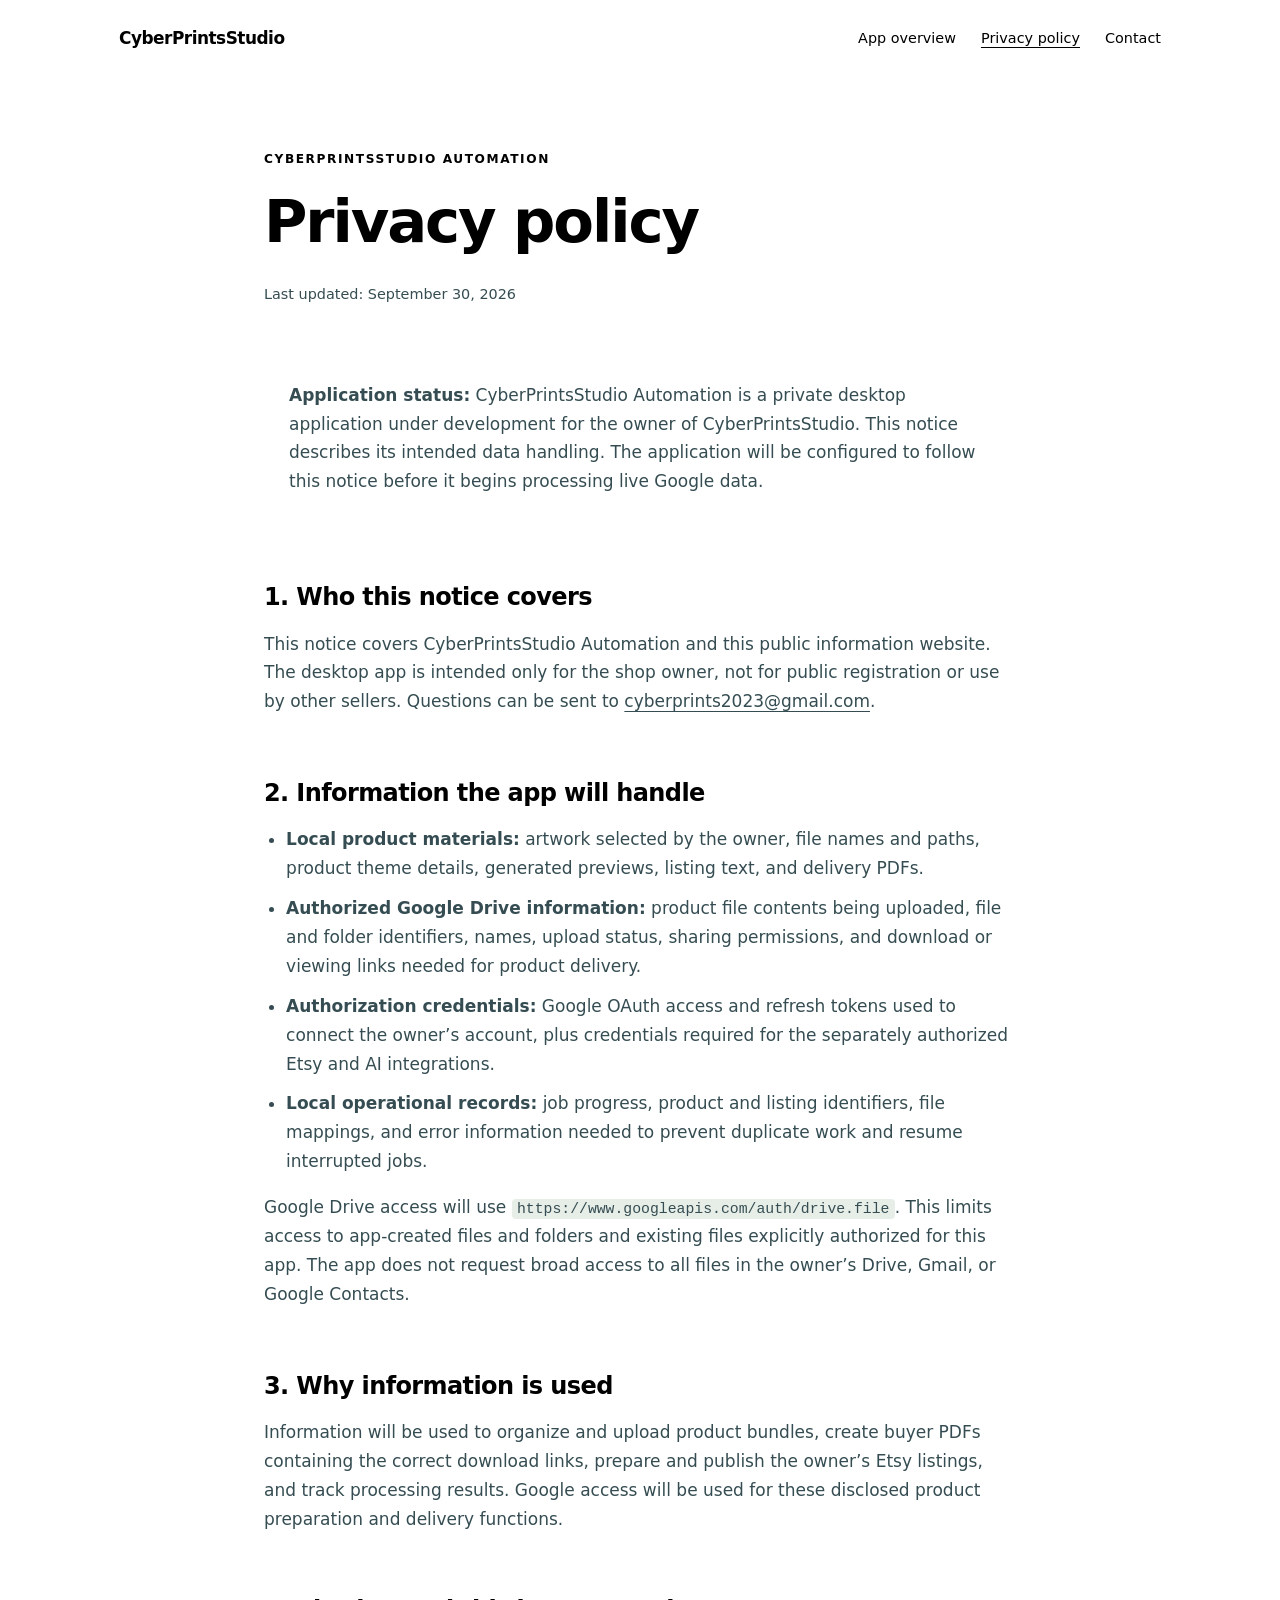
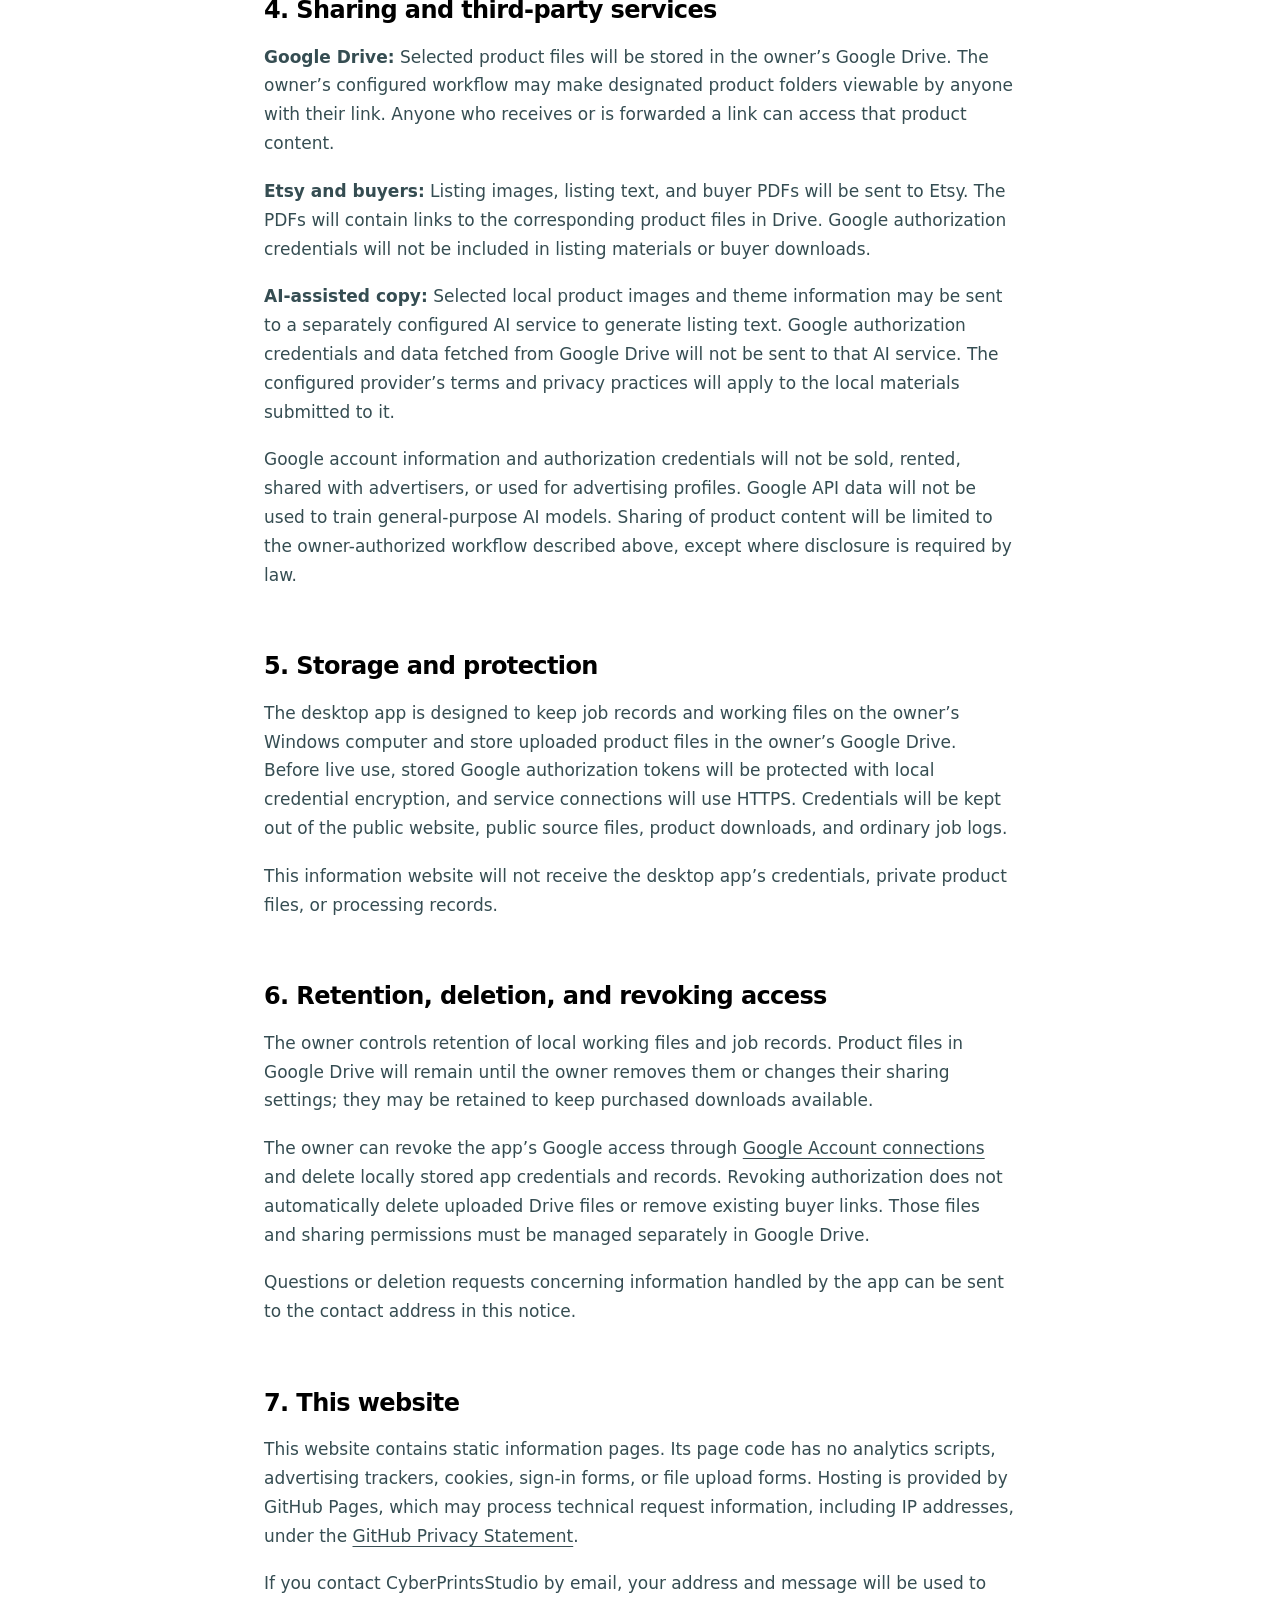
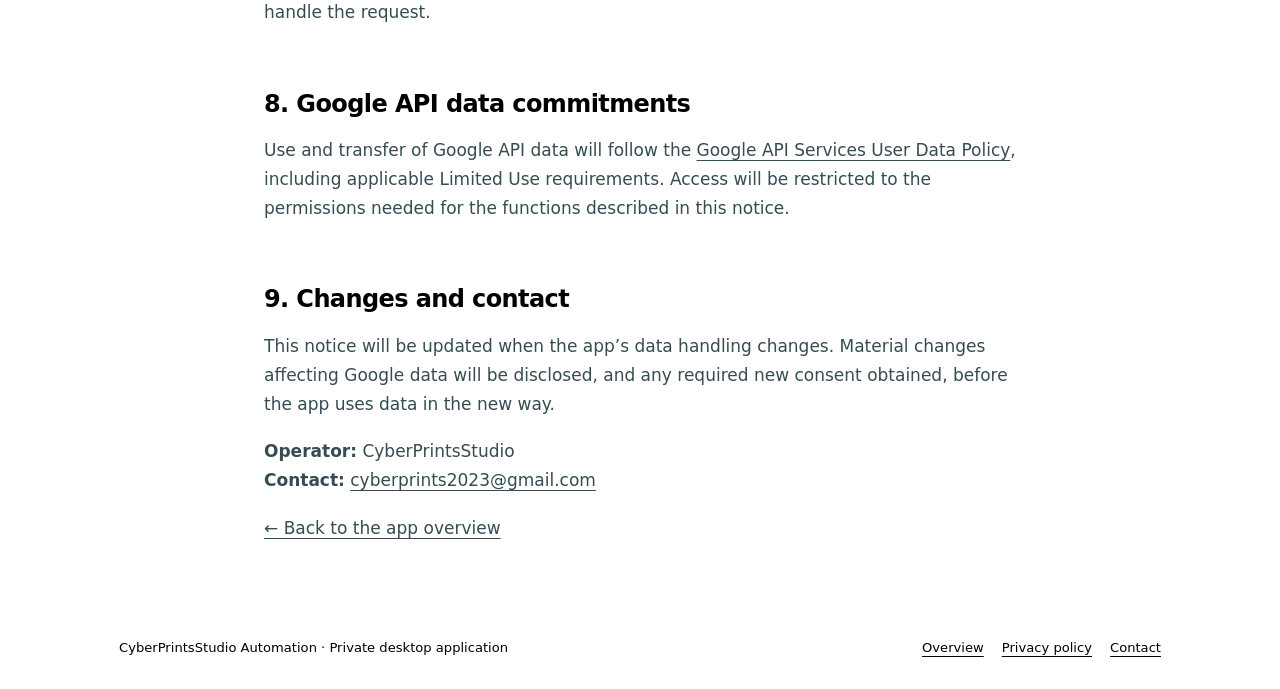
==== privacy.html @ 618d222b "Add files via upload" ====
<!doctype html>
<html lang="en">
<head>
  <meta charset="utf-8">
  <meta name="viewport" content="width=device-width, initial-scale=1">
  <meta name="description" content="Privacy and intended data handling for the private CyberPrintsStudio Automation desktop application and its information website.">
  <meta name="theme-color" content="#185d50">
  <title>Privacy Policy | CyberPrintsStudio Automation</title>
  <style>+:root{color-scheme:light;--paper:#faf9f5;--ink:#172b30;--muted:#52666b;--line:#d9e1dc;--accent:#185d50;--tint:#edf4ef;--gold:#ad7733}
*{box-sizing:border-box}html{scroll-behavior:smooth}body{margin:0;background:var(--paper);color:var(--ink);font:17px/1.7 system-ui,-apple-system,BlinkMacSystemFont,"Segoe UI",sans-serif}a{color:var(--accent);text-underline-offset:4px}a:hover{text-decoration-thickness:2px}a:focus-visible{outline:3px solid var(--gold);outline-offset:5px}p{margin:0 0 1.1em}h1,h2,h3{line-height:1.18;letter-spacing:-.035em}h1{font-size:clamp(2.3rem,5.3vw,4.3rem);font-weight:650;margin:18px 0 25px;max-width:950px}h2{font-size:clamp(1.6rem,3.4vw,2.2rem);margin:0 0 22px}h3{font-size:1.19rem;margin:0 0 12px}ul,ol{padding-left:1.3em}li{margin-bottom:.65em}code{font-size:.87em;background:#e7eee8;padding:.12em .35em;border-radius:4px;overflow-wrap:anywhere}.wrap{max-width:1110px;margin:0 auto;padding:0 34px}.skip{position:absolute;top:-90px;left:16px;background:#fff;padding:10px 18px;z-index:10}.skip:focus{top:12px}header{border-bottom:1px solid var(--line)}.header-inner{display:flex;align-items:center;justify-content:space-between;gap:25px;padding-top:24px;padding-bottom:24px}.brand{color:var(--ink);font-size:1.06rem;font-weight:750;letter-spacing:-.03em;text-decoration:none;white-space:nowrap}.brand span{color:var(--accent)}nav{display:flex;gap:25px;flex-wrap:wrap}nav a{font-size:.9rem;text-decoration:none}nav a[aria-current=page]{text-decoration:underline}.hero{padding:72px 0 54px}.eyebrow{color:var(--accent);font-size:.76rem;font-weight:750;letter-spacing:.13em;text-transform:uppercase}.lead{font-size:clamp(1.15rem,2.3vw,1.4rem);line-height:1.55;color:var(--muted);max-width:810px}.status{display:inline-block;border:1px solid #c9dacf;border-radius:30px;background:var(--tint);padding:6px 14px;font-size:.79rem;color:var(--accent);margin:8px 0 0}.section{padding:43px 0;border-top:1px solid var(--line)}.cards{display:grid;grid-template-columns:repeat(3,minmax(0,1fr));gap:18px}.card{padding:26px;border:1px solid var(--line);border-radius:12px;background:#fff}.number{display:block;color:var(--gold);font-size:.82rem;font-weight:800;letter-spacing:.08em;margin-bottom:28px}.card p{color:var(--muted);font-size:.94rem;margin:0}.columns{display:grid;grid-template-columns:1.5fr 1fr;gap:46px}.callout{background:var(--tint);padding:26px;border-radius:12px;align-self:start}.callout p:last-child{margin-bottom:0}.small{font-size:.9rem;color:var(--muted)}.button{display:inline-block;padding:11px 19px;border-radius:7px;background:var(--accent);color:#fff;text-decoration:none;font-weight:600;font-size:.94rem}.contact a{overflow-wrap:anywhere}.document{max-width:820px;padding-bottom:38px}.document .hero{padding-bottom:36px}.document h1{font-size:clamp(2.5rem,5vw,3.7rem)}.document section{padding:30px 0 14px;border-top:1px solid var(--line)}.document h2{font-size:1.5rem;letter-spacing:-.025em;margin-bottom:18px}.document p,.document li{color:#354d52}.document .notice{padding:22px 25px;background:var(--tint);border-left:3px solid var(--accent);border-radius:0 9px 9px 0;margin:0 0 35px}.document .notice p{margin:0}.footer-inner{display:flex;justify-content:space-between;gap:20px;flex-wrap:wrap;padding-top:24px;padding-bottom:30px;font-size:.82rem;color:var(--muted)}footer{border-top:1px solid var(--line)}footer a{margin-left:15px}.footlinks{display:flex;gap:18px;flex-wrap:wrap}.footlinks a{margin:0}@media(max-width:720px){.wrap{padding-left:22px;padding-right:22px}.header-inner{align-items:flex-start;flex-direction:column;gap:12px;padding-top:19px;padding-bottom:19px}nav{gap:22px}.hero{padding-top:44px;padding-bottom:35px}.cards,.columns{grid-template-columns:1fr}.columns{gap:25px}.number{margin-bottom:16px}.section{padding:33px 0}.card{padding:22px}.footer-inner{gap:12px}}@media(prefers-reduced-motion:reduce){html{scroll-behavior:auto}}@media print{body{background:white;font-size:11pt}.wrap{max-width:none;padding:0}header,footer,.skip,.button{display:none}.hero{padding:12px 0 20px}h1{font-size:28pt}.cards,.columns{display:block}.card,.callout{margin:15px 0;break-inside:avoid}.section,.document section{padding-top:18px}.document{max-width:none}a{color:inherit}}
</style>
</head>
<body>
<a class="skip" href="#main">Skip to content</a>
<header><div class="wrap header-inner">
  <a class="brand" href="index.html">CyberPrints<span>Studio</span></a>
  <nav aria-label="Main navigation">
    <a href="index.html">App overview</a>
    <a href="privacy.html" aria-current="page">Privacy policy</a>
    <a href="index.html#contact">Contact</a>
  </nav>
</div></header>
<main id="main" class="wrap document">
  <div class="hero"><div class="eyebrow">CyberPrintsStudio Automation</div><h1>Privacy policy</h1><p class="small">Last updated: September 30, 2026</p></div>
  <div class="notice"><p><strong>Application status:</strong> CyberPrintsStudio Automation is a private desktop application under development for the owner of CyberPrintsStudio. This notice describes its intended data handling. The application will be configured to follow this notice before it begins processing live Google data.</p></div>
  <section aria-labelledby="scope"><h2 id="scope">1. Who this notice covers</h2><p>This notice covers CyberPrintsStudio Automation and this public information website. The desktop app is intended only for the shop owner, not for public registration or use by other sellers. Questions can be sent to <a href="mailto:cyberprints2023@gmail.com">cyberprints2023@gmail.com</a>.</p></section>
  <section aria-labelledby="data"><h2 id="data">2. Information the app will handle</h2>
    <ul><li><strong>Local product materials:</strong> artwork selected by the owner, file names and paths, product theme details, generated previews, listing text, and delivery PDFs.</li><li><strong>Authorized Google Drive information:</strong> product file contents being uploaded, file and folder identifiers, names, upload status, sharing permissions, and download or viewing links needed for product delivery.</li><li><strong>Authorization credentials:</strong> Google OAuth access and refresh tokens used to connect the owner’s account, plus credentials required for the separately authorized Etsy and AI integrations.</li><li><strong>Local operational records:</strong> job progress, product and listing identifiers, file mappings, and error information needed to prevent duplicate work and resume interrupted jobs.</li></ul>
    <p>Google Drive access will use <code>https://www.googleapis.com/auth/drive.file</code>. This limits access to app-created files and folders and existing files explicitly authorized for this app. The app does not request broad access to all files in the owner’s Drive, Gmail, or Google Contacts.</p>
  </section>
  <section aria-labelledby="purpose"><h2 id="purpose">3. Why information is used</h2><p>Information will be used to organize and upload product bundles, create buyer PDFs containing the correct download links, prepare and publish the owner’s Etsy listings, and track processing results. Google access will be used for these disclosed product preparation and delivery functions.</p></section>
  <section aria-labelledby="sharing"><h2 id="sharing">4. Sharing and third-party services</h2>
    <p><strong>Google Drive:</strong> Selected product files will be stored in the owner’s Google Drive. The owner’s configured workflow may make designated product folders viewable by anyone with their link. Anyone who receives or is forwarded a link can access that product content.</p>
    <p><strong>Etsy and buyers:</strong> Listing images, listing text, and buyer PDFs will be sent to Etsy. The PDFs will contain links to the corresponding product files in Drive. Google authorization credentials will not be included in listing materials or buyer downloads.</p>
    <p><strong>AI-assisted copy:</strong> Selected local product images and theme information may be sent to a separately configured AI service to generate listing text. Google authorization credentials and data fetched from Google Drive will not be sent to that AI service. The configured provider’s terms and privacy practices will apply to the local materials submitted to it.</p>
    <p>Google account information and authorization credentials will not be sold, rented, shared with advertisers, or used for advertising profiles. Google API data will not be used to train general-purpose AI models. Sharing of product content will be limited to the owner-authorized workflow described above, except where disclosure is required by law.</p>
  </section>
  <section aria-labelledby="storage"><h2 id="storage">5. Storage and protection</h2><p>The desktop app is designed to keep job records and working files on the owner’s Windows computer and store uploaded product files in the owner’s Google Drive. Before live use, stored Google authorization tokens will be protected with local credential encryption, and service connections will use HTTPS. Credentials will be kept out of the public website, public source files, product downloads, and ordinary job logs.</p><p>This information website will not receive the desktop app’s credentials, private product files, or processing records.</p></section>
  <section aria-labelledby="retention"><h2 id="retention">6. Retention, deletion, and revoking access</h2><p>The owner controls retention of local working files and job records. Product files in Google Drive will remain until the owner removes them or changes their sharing settings; they may be retained to keep purchased downloads available.</p><p>The owner can revoke the app’s Google access through <a href="https://myaccount.google.com/connections">Google Account connections</a> and delete locally stored app credentials and records. Revoking authorization does not automatically delete uploaded Drive files or remove existing buyer links. Those files and sharing permissions must be managed separately in Google Drive.</p><p>Questions or deletion requests concerning information handled by the app can be sent to the contact address in this notice.</p></section>
  <section aria-labelledby="website"><h2 id="website">7. This website</h2><p>This website contains static information pages. Its page code has no analytics scripts, advertising trackers, cookies, sign-in forms, or file upload forms. Hosting is provided by GitHub Pages, which may process technical request information, including IP addresses, under the <a href="https://docs.github.com/en/site-policy/privacy-policies/github-general-privacy-statement">GitHub Privacy Statement</a>.</p><p>If you contact CyberPrintsStudio by email, your address and message will be used to handle the request.</p></section>
  <section aria-labelledby="google-policy"><h2 id="google-policy">8. Google API data commitments</h2><p>Use and transfer of Google API data will follow the <a href="https://developers.google.com/terms/api-services-user-data-policy">Google API Services User Data Policy</a>, including applicable Limited Use requirements. Access will be restricted to the permissions needed for the functions described in this notice.</p></section>
  <section aria-labelledby="updates"><h2 id="updates">9. Changes and contact</h2><p>This notice will be updated when the app’s data handling changes. Material changes affecting Google data will be disclosed, and any required new consent obtained, before the app uses data in the new way.</p><p><strong>Operator:</strong> CyberPrintsStudio<br><strong>Contact:</strong> <a href="mailto:cyberprints2023@gmail.com">cyberprints2023@gmail.com</a></p><p><a href="index.html">← Back to the app overview</a></p></section>
</main>
<footer><div class="wrap footer-inner">
  <span>CyberPrintsStudio Automation · Private desktop application</span>
  <div class="footlinks"><a href="index.html">Overview</a><a href="privacy.html">Privacy policy</a><a href="mailto:cyberprints2023@gmail.com">Contact</a></div>
</div></footer>
</body></html>
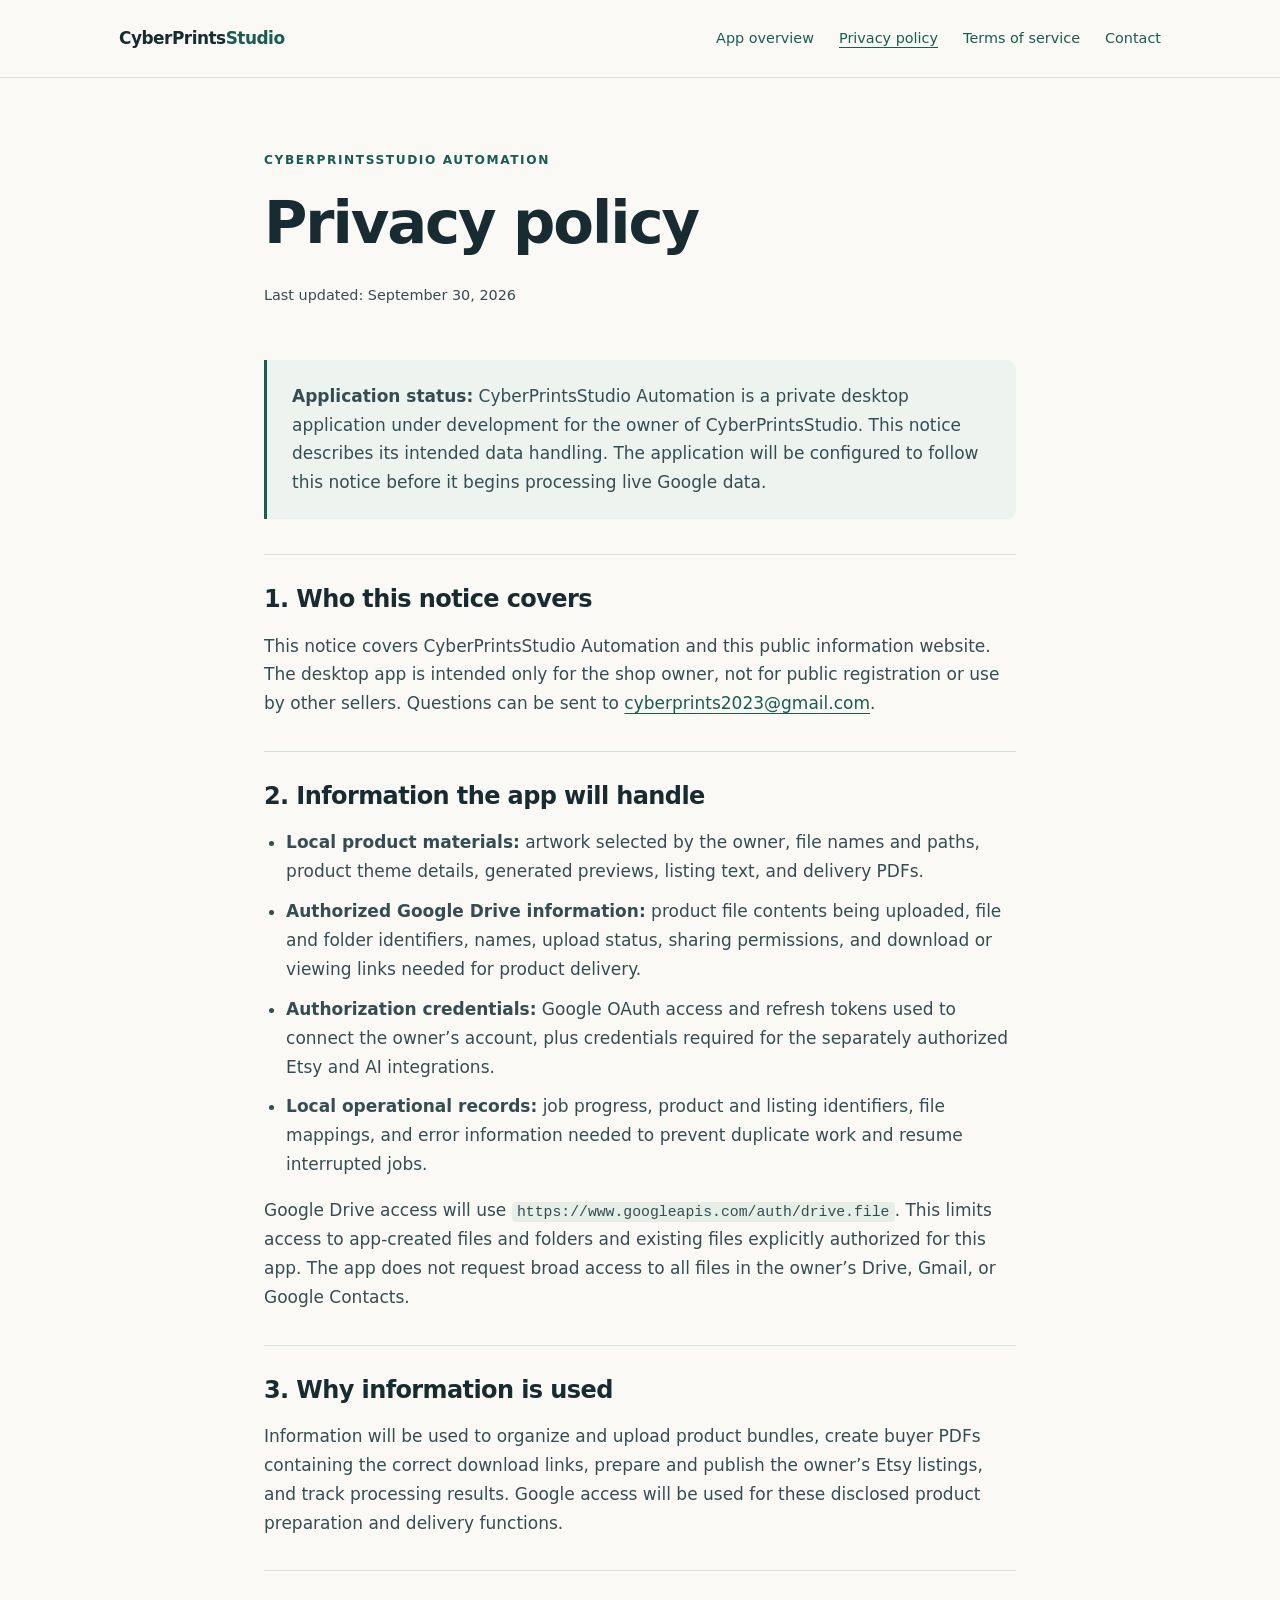
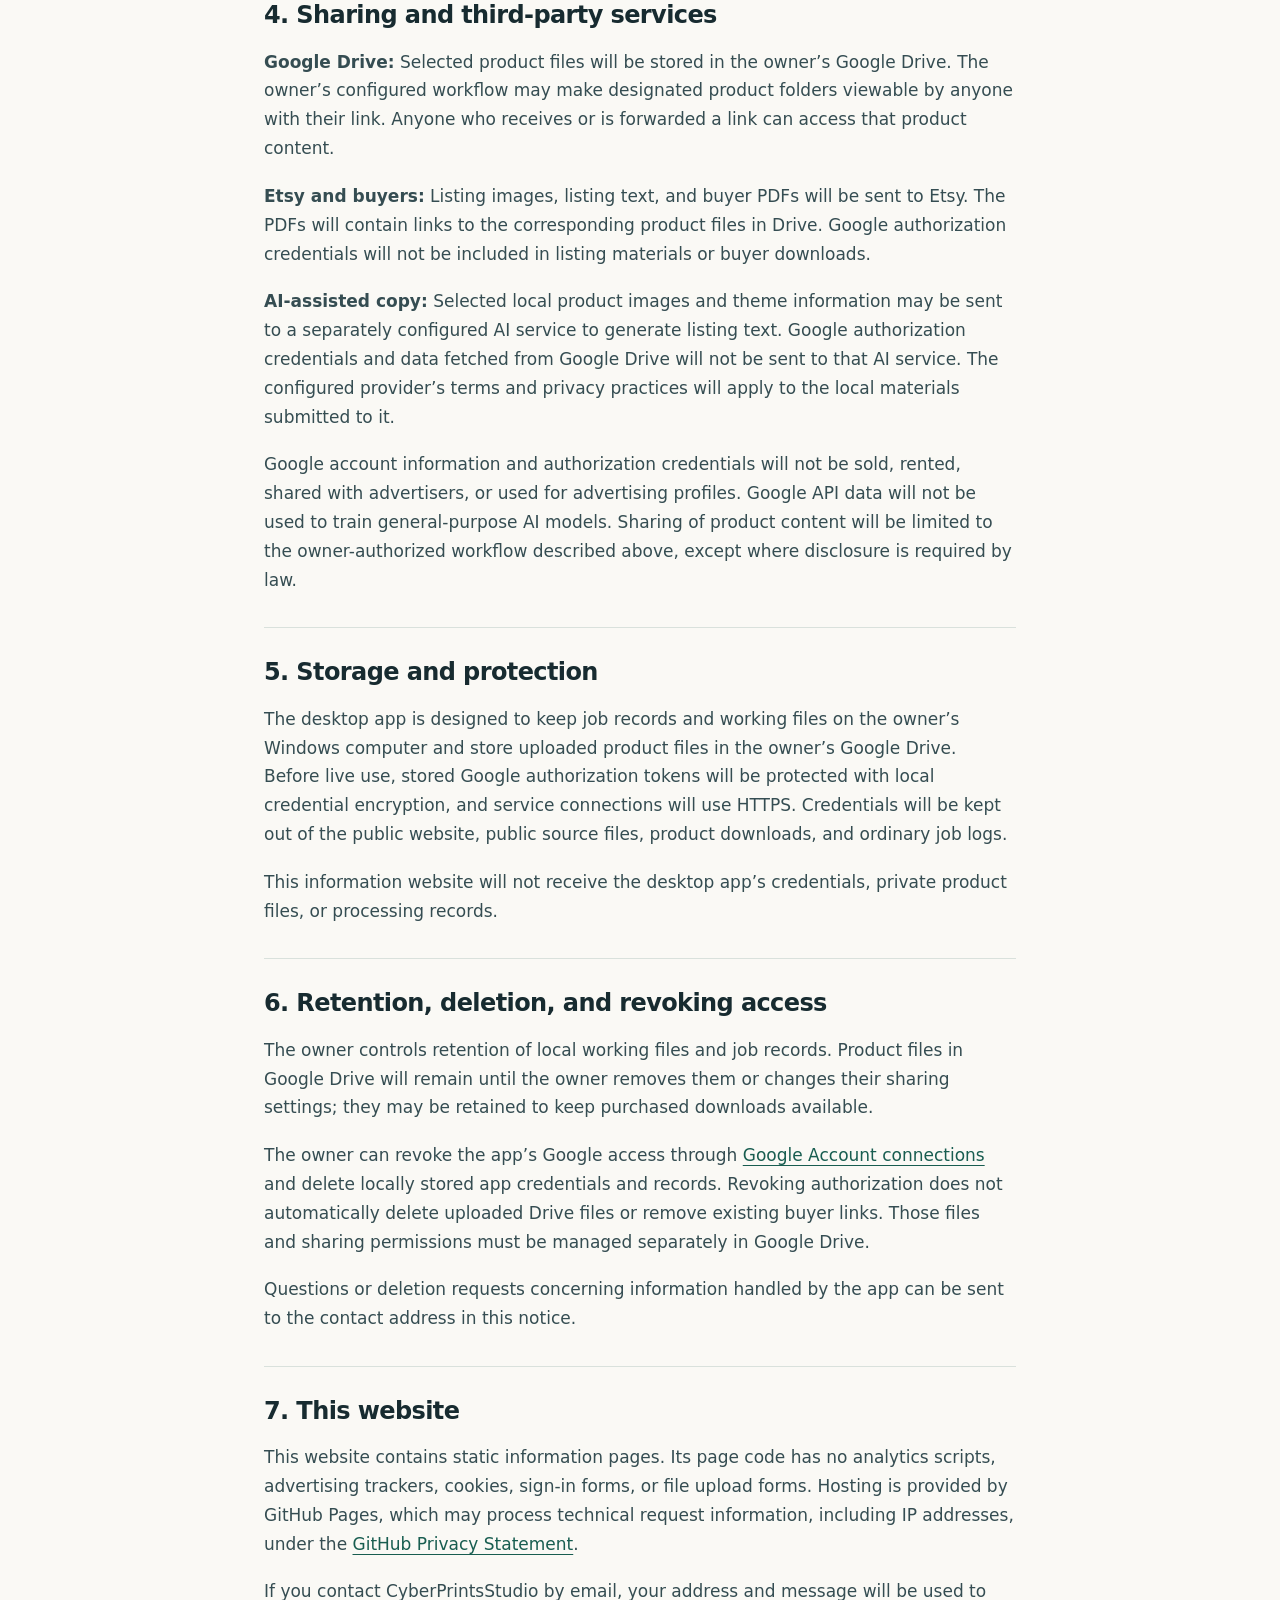
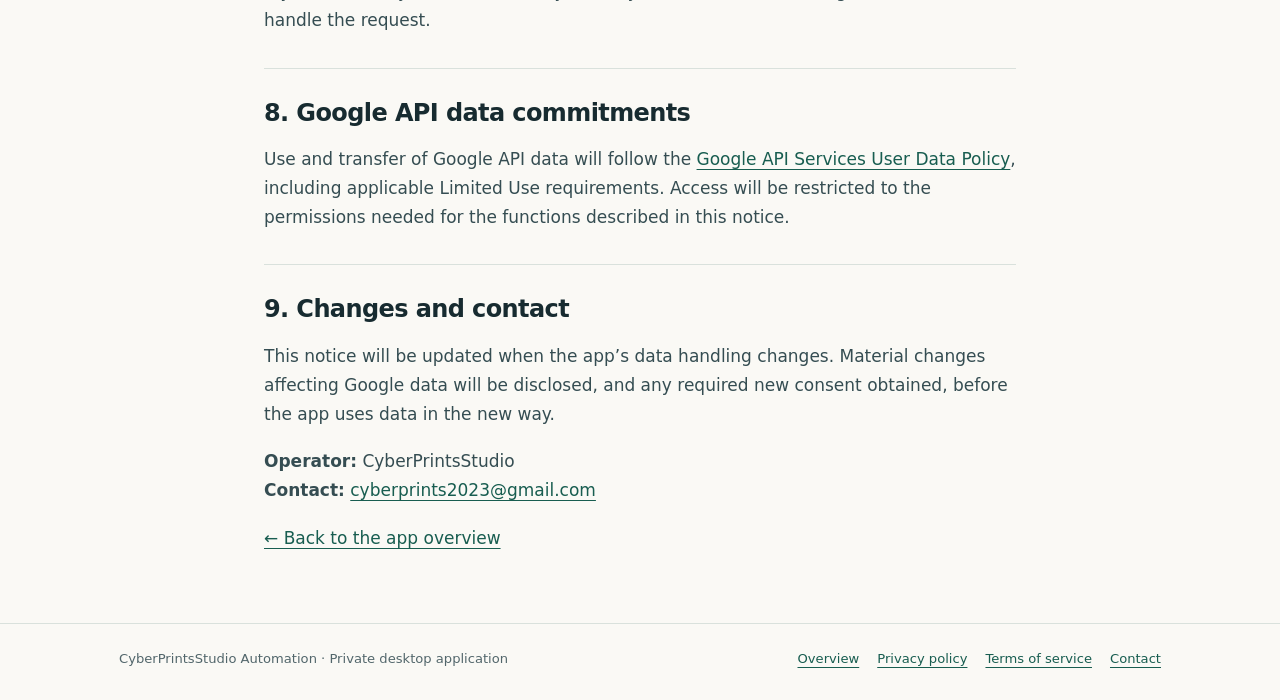
==== commit 26f14fa7: "Add files via upload" ====
--- a/privacy.html
+++ b/privacy.html
@@ -6,7 +6,7 @@
   <meta name="description" content="Privacy and intended data handling for the private CyberPrintsStudio Automation desktop application and its information website.">
   <meta name="theme-color" content="#185d50">
   <title>Privacy Policy | CyberPrintsStudio Automation</title>
-  <style>+:root{color-scheme:light;--paper:#faf9f5;--ink:#172b30;--muted:#52666b;--line:#d9e1dc;--accent:#185d50;--tint:#edf4ef;--gold:#ad7733}
+  <style>:root{color-scheme:light;--paper:#faf9f5;--ink:#172b30;--muted:#52666b;--line:#d9e1dc;--accent:#185d50;--tint:#edf4ef;--gold:#ad7733}
 *{box-sizing:border-box}html{scroll-behavior:smooth}body{margin:0;background:var(--paper);color:var(--ink);font:17px/1.7 system-ui,-apple-system,BlinkMacSystemFont,"Segoe UI",sans-serif}a{color:var(--accent);text-underline-offset:4px}a:hover{text-decoration-thickness:2px}a:focus-visible{outline:3px solid var(--gold);outline-offset:5px}p{margin:0 0 1.1em}h1,h2,h3{line-height:1.18;letter-spacing:-.035em}h1{font-size:clamp(2.3rem,5.3vw,4.3rem);font-weight:650;margin:18px 0 25px;max-width:950px}h2{font-size:clamp(1.6rem,3.4vw,2.2rem);margin:0 0 22px}h3{font-size:1.19rem;margin:0 0 12px}ul,ol{padding-left:1.3em}li{margin-bottom:.65em}code{font-size:.87em;background:#e7eee8;padding:.12em .35em;border-radius:4px;overflow-wrap:anywhere}.wrap{max-width:1110px;margin:0 auto;padding:0 34px}.skip{position:absolute;top:-90px;left:16px;background:#fff;padding:10px 18px;z-index:10}.skip:focus{top:12px}header{border-bottom:1px solid var(--line)}.header-inner{display:flex;align-items:center;justify-content:space-between;gap:25px;padding-top:24px;padding-bottom:24px}.brand{color:var(--ink);font-size:1.06rem;font-weight:750;letter-spacing:-.03em;text-decoration:none;white-space:nowrap}.brand span{color:var(--accent)}nav{display:flex;gap:25px;flex-wrap:wrap}nav a{font-size:.9rem;text-decoration:none}nav a[aria-current=page]{text-decoration:underline}.hero{padding:72px 0 54px}.eyebrow{color:var(--accent);font-size:.76rem;font-weight:750;letter-spacing:.13em;text-transform:uppercase}.lead{font-size:clamp(1.15rem,2.3vw,1.4rem);line-height:1.55;color:var(--muted);max-width:810px}.status{display:inline-block;border:1px solid #c9dacf;border-radius:30px;background:var(--tint);padding:6px 14px;font-size:.79rem;color:var(--accent);margin:8px 0 0}.section{padding:43px 0;border-top:1px solid var(--line)}.cards{display:grid;grid-template-columns:repeat(3,minmax(0,1fr));gap:18px}.card{padding:26px;border:1px solid var(--line);border-radius:12px;background:#fff}.number{display:block;color:var(--gold);font-size:.82rem;font-weight:800;letter-spacing:.08em;margin-bottom:28px}.card p{color:var(--muted);font-size:.94rem;margin:0}.columns{display:grid;grid-template-columns:1.5fr 1fr;gap:46px}.callout{background:var(--tint);padding:26px;border-radius:12px;align-self:start}.callout p:last-child{margin-bottom:0}.small{font-size:.9rem;color:var(--muted)}.button{display:inline-block;padding:11px 19px;border-radius:7px;background:var(--accent);color:#fff;text-decoration:none;font-weight:600;font-size:.94rem}.contact a{overflow-wrap:anywhere}.document{max-width:820px;padding-bottom:38px}.document .hero{padding-bottom:36px}.document h1{font-size:clamp(2.5rem,5vw,3.7rem)}.document section{padding:30px 0 14px;border-top:1px solid var(--line)}.document h2{font-size:1.5rem;letter-spacing:-.025em;margin-bottom:18px}.document p,.document li{color:#354d52}.document .notice{padding:22px 25px;background:var(--tint);border-left:3px solid var(--accent);border-radius:0 9px 9px 0;margin:0 0 35px}.document .notice p{margin:0}.footer-inner{display:flex;justify-content:space-between;gap:20px;flex-wrap:wrap;padding-top:24px;padding-bottom:30px;font-size:.82rem;color:var(--muted)}footer{border-top:1px solid var(--line)}footer a{margin-left:15px}.footlinks{display:flex;gap:18px;flex-wrap:wrap}.footlinks a{margin:0}@media(max-width:720px){.wrap{padding-left:22px;padding-right:22px}.header-inner{align-items:flex-start;flex-direction:column;gap:12px;padding-top:19px;padding-bottom:19px}nav{gap:22px}.hero{padding-top:44px;padding-bottom:35px}.cards,.columns{grid-template-columns:1fr}.columns{gap:25px}.number{margin-bottom:16px}.section{padding:33px 0}.card{padding:22px}.footer-inner{gap:12px}}@media(prefers-reduced-motion:reduce){html{scroll-behavior:auto}}@media print{body{background:white;font-size:11pt}.wrap{max-width:none;padding:0}header,footer,.skip,.button{display:none}.hero{padding:12px 0 20px}h1{font-size:28pt}.cards,.columns{display:block}.card,.callout{margin:15px 0;break-inside:avoid}.section,.document section{padding-top:18px}.document{max-width:none}a{color:inherit}}
 </style>
 </head>
@@ -17,6 +17,7 @@
   <nav aria-label="Main navigation">
     <a href="index.html">App overview</a>
     <a href="privacy.html" aria-current="page">Privacy policy</a>
+    <a href="terms.html">Terms of service</a>
     <a href="index.html#contact">Contact</a>
   </nav>
 </div></header>
@@ -43,6 +44,6 @@
 </main>
 <footer><div class="wrap footer-inner">
   <span>CyberPrintsStudio Automation · Private desktop application</span>
-  <div class="footlinks"><a href="index.html">Overview</a><a href="privacy.html">Privacy policy</a><a href="mailto:cyberprints2023@gmail.com">Contact</a></div>
+  <div class="footlinks"><a href="index.html">Overview</a><a href="privacy.html">Privacy policy</a><a href="terms.html">Terms of service</a><a href="mailto:cyberprints2023@gmail.com">Contact</a></div>
 </div></footer>
 </body></html>
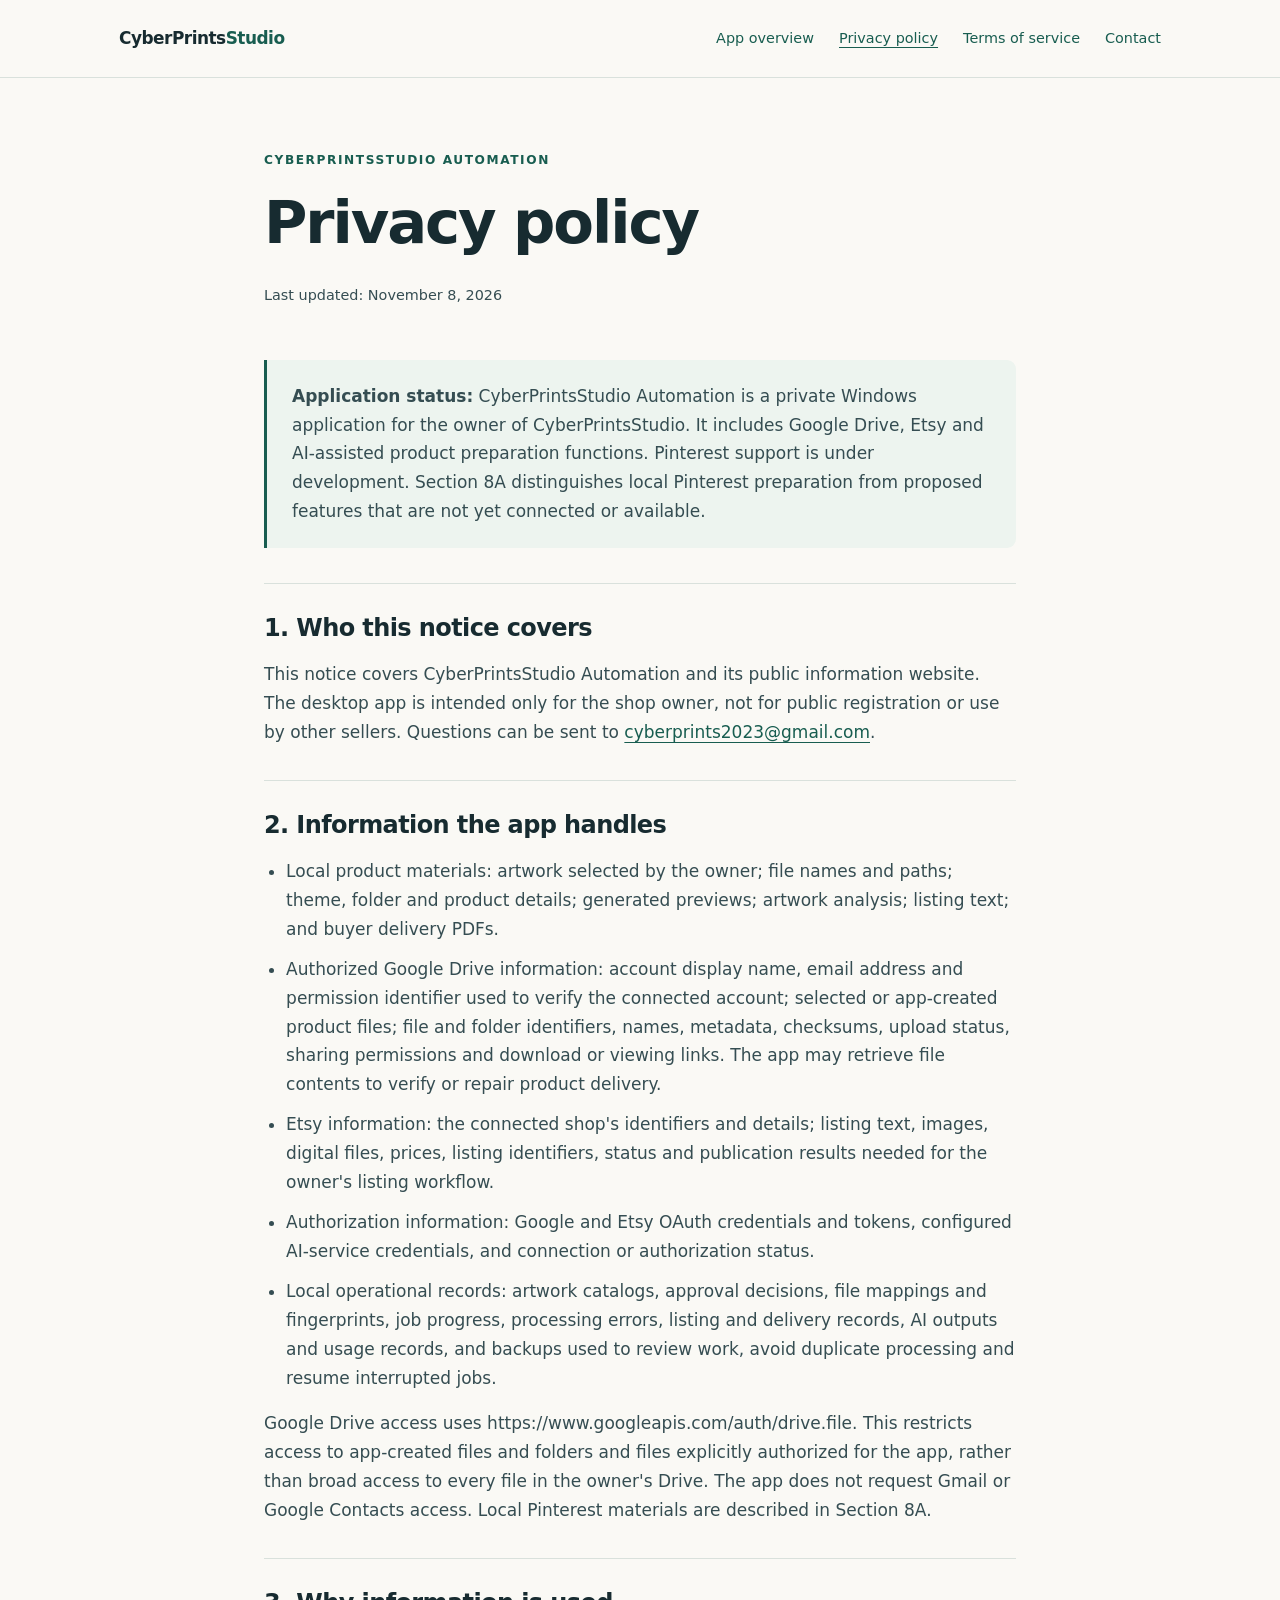
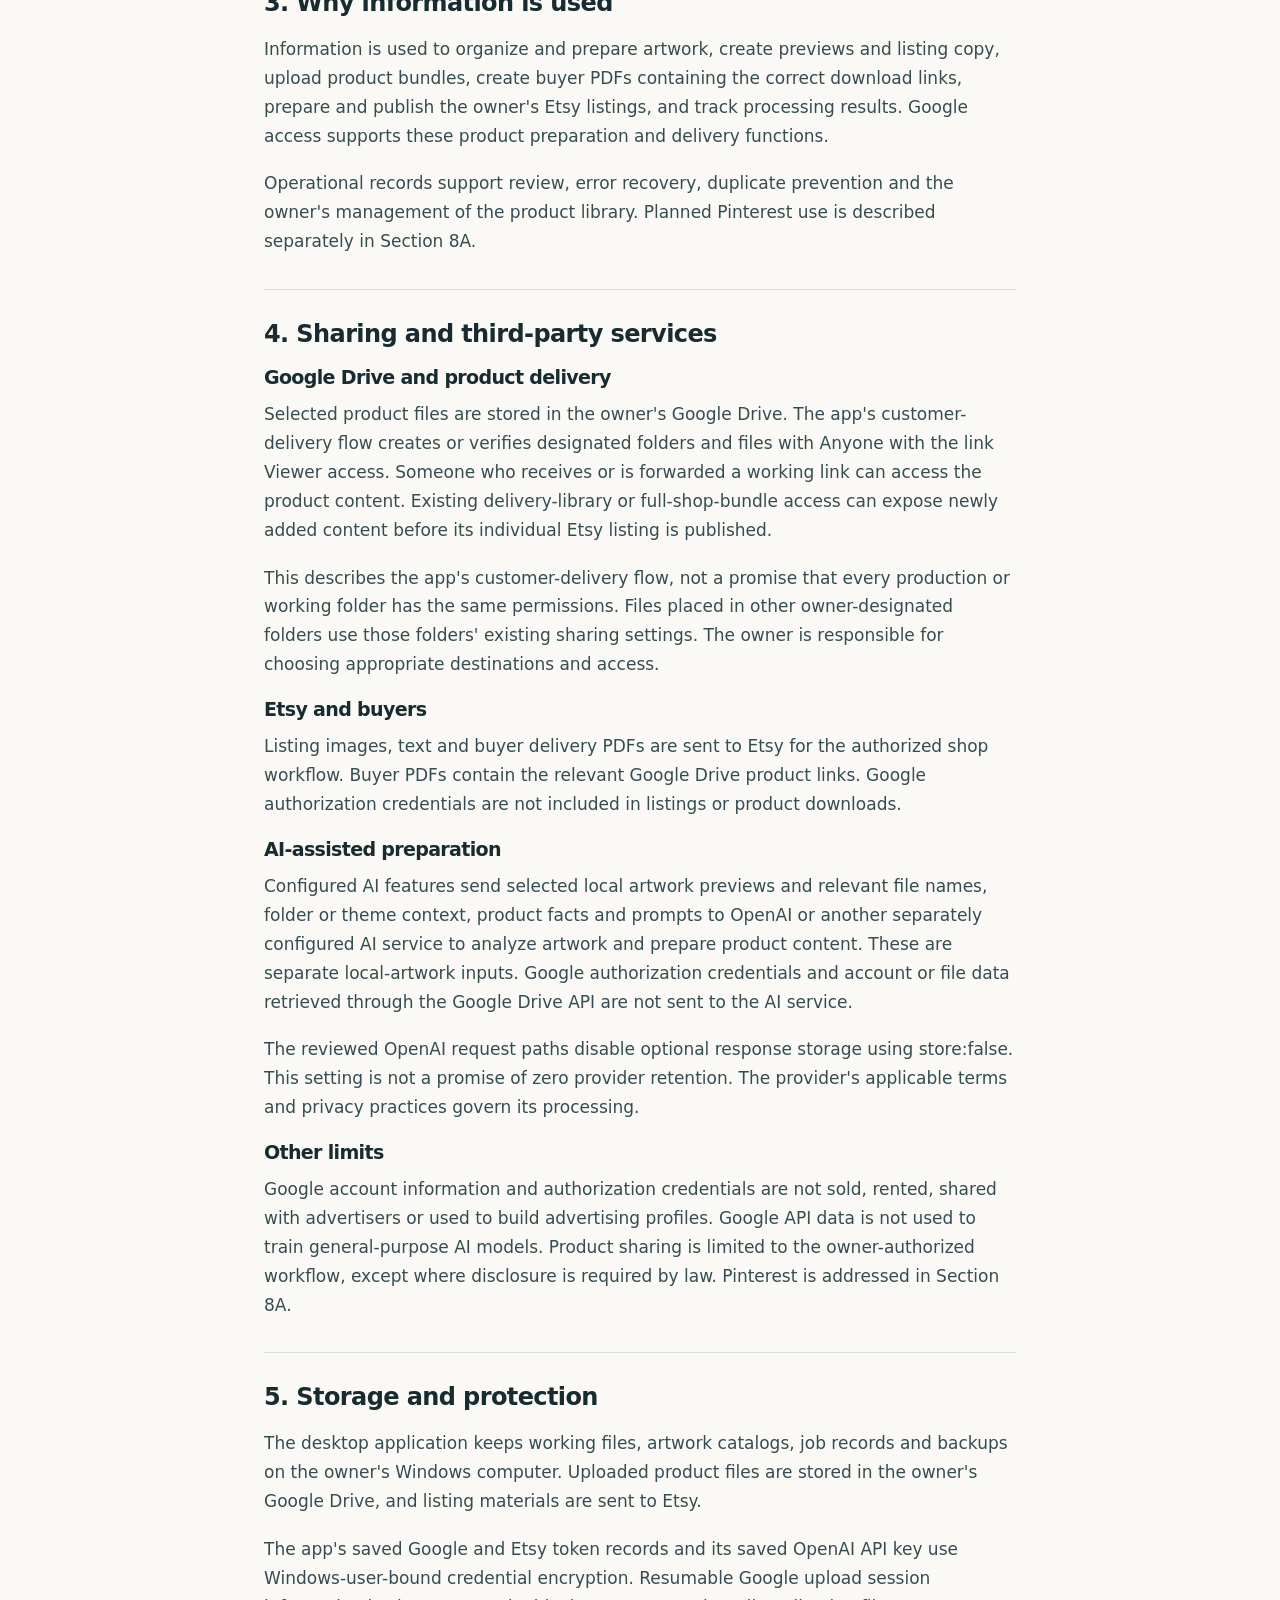
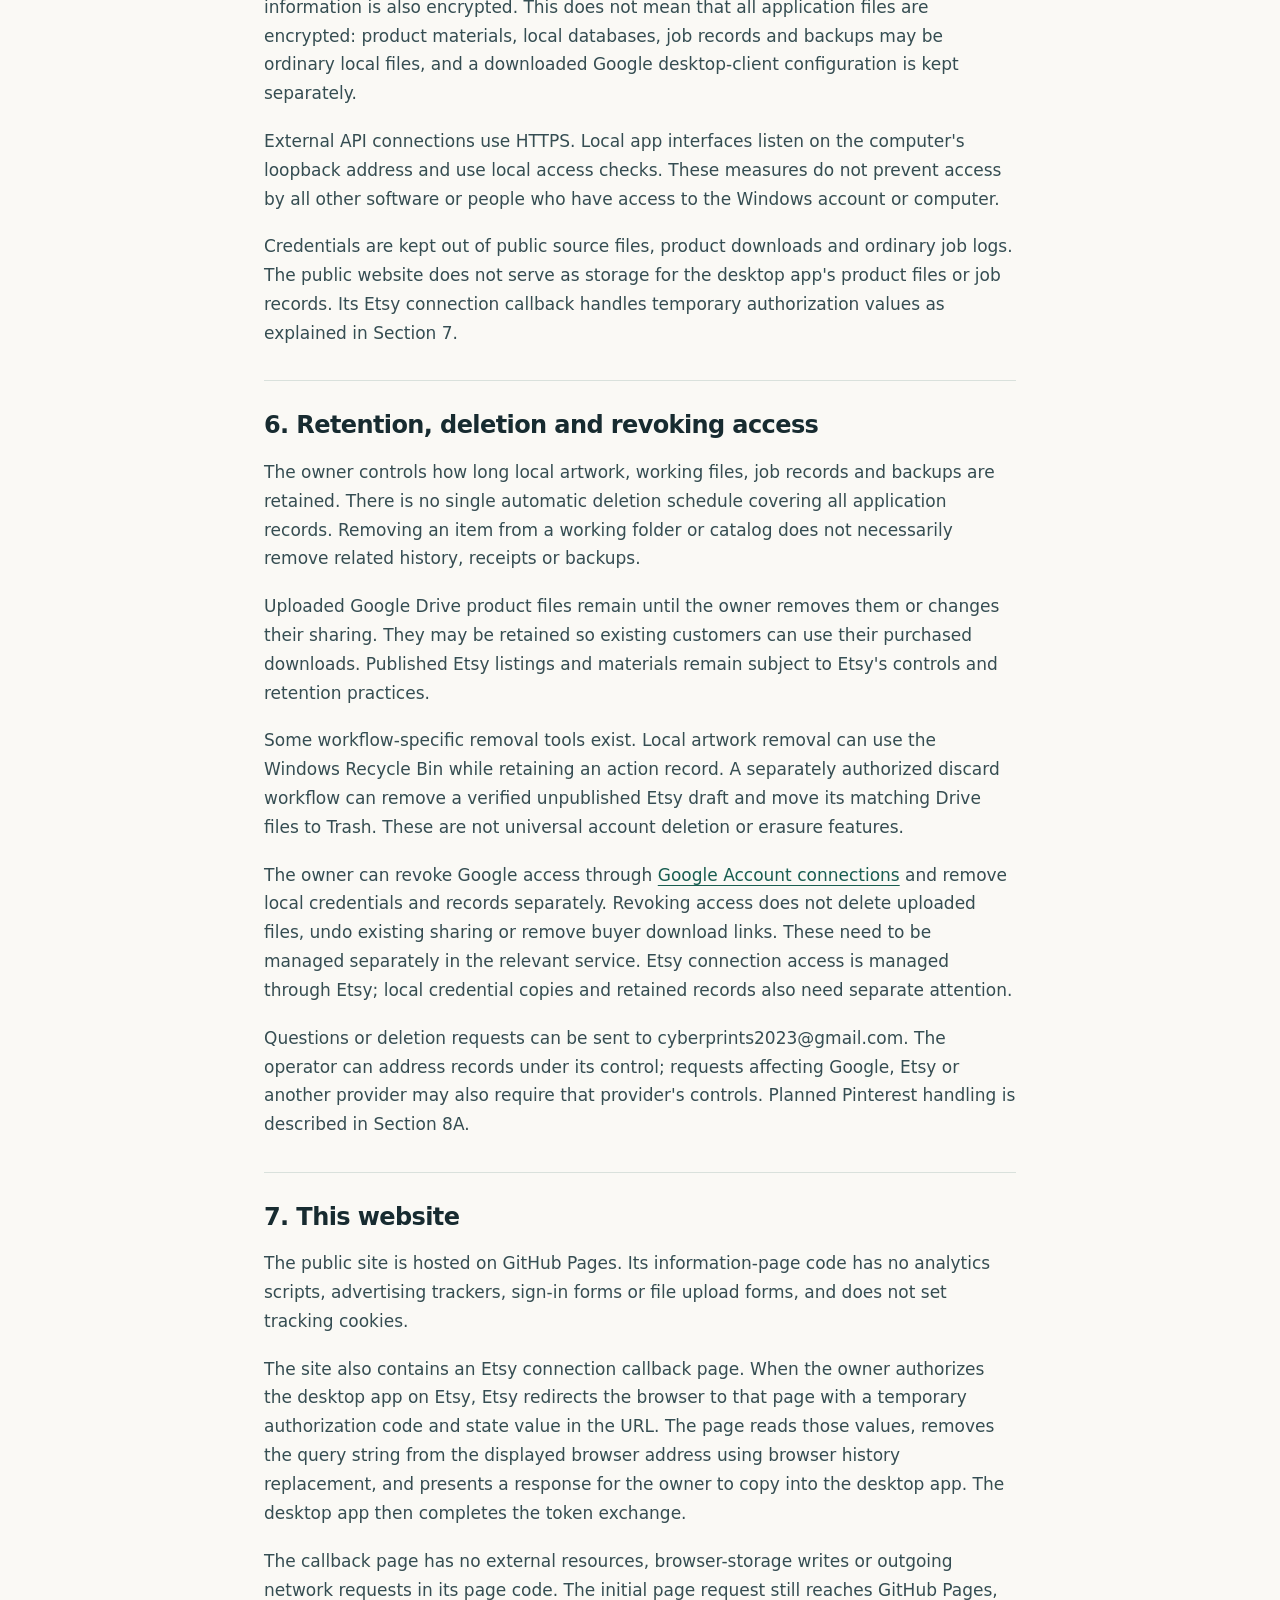
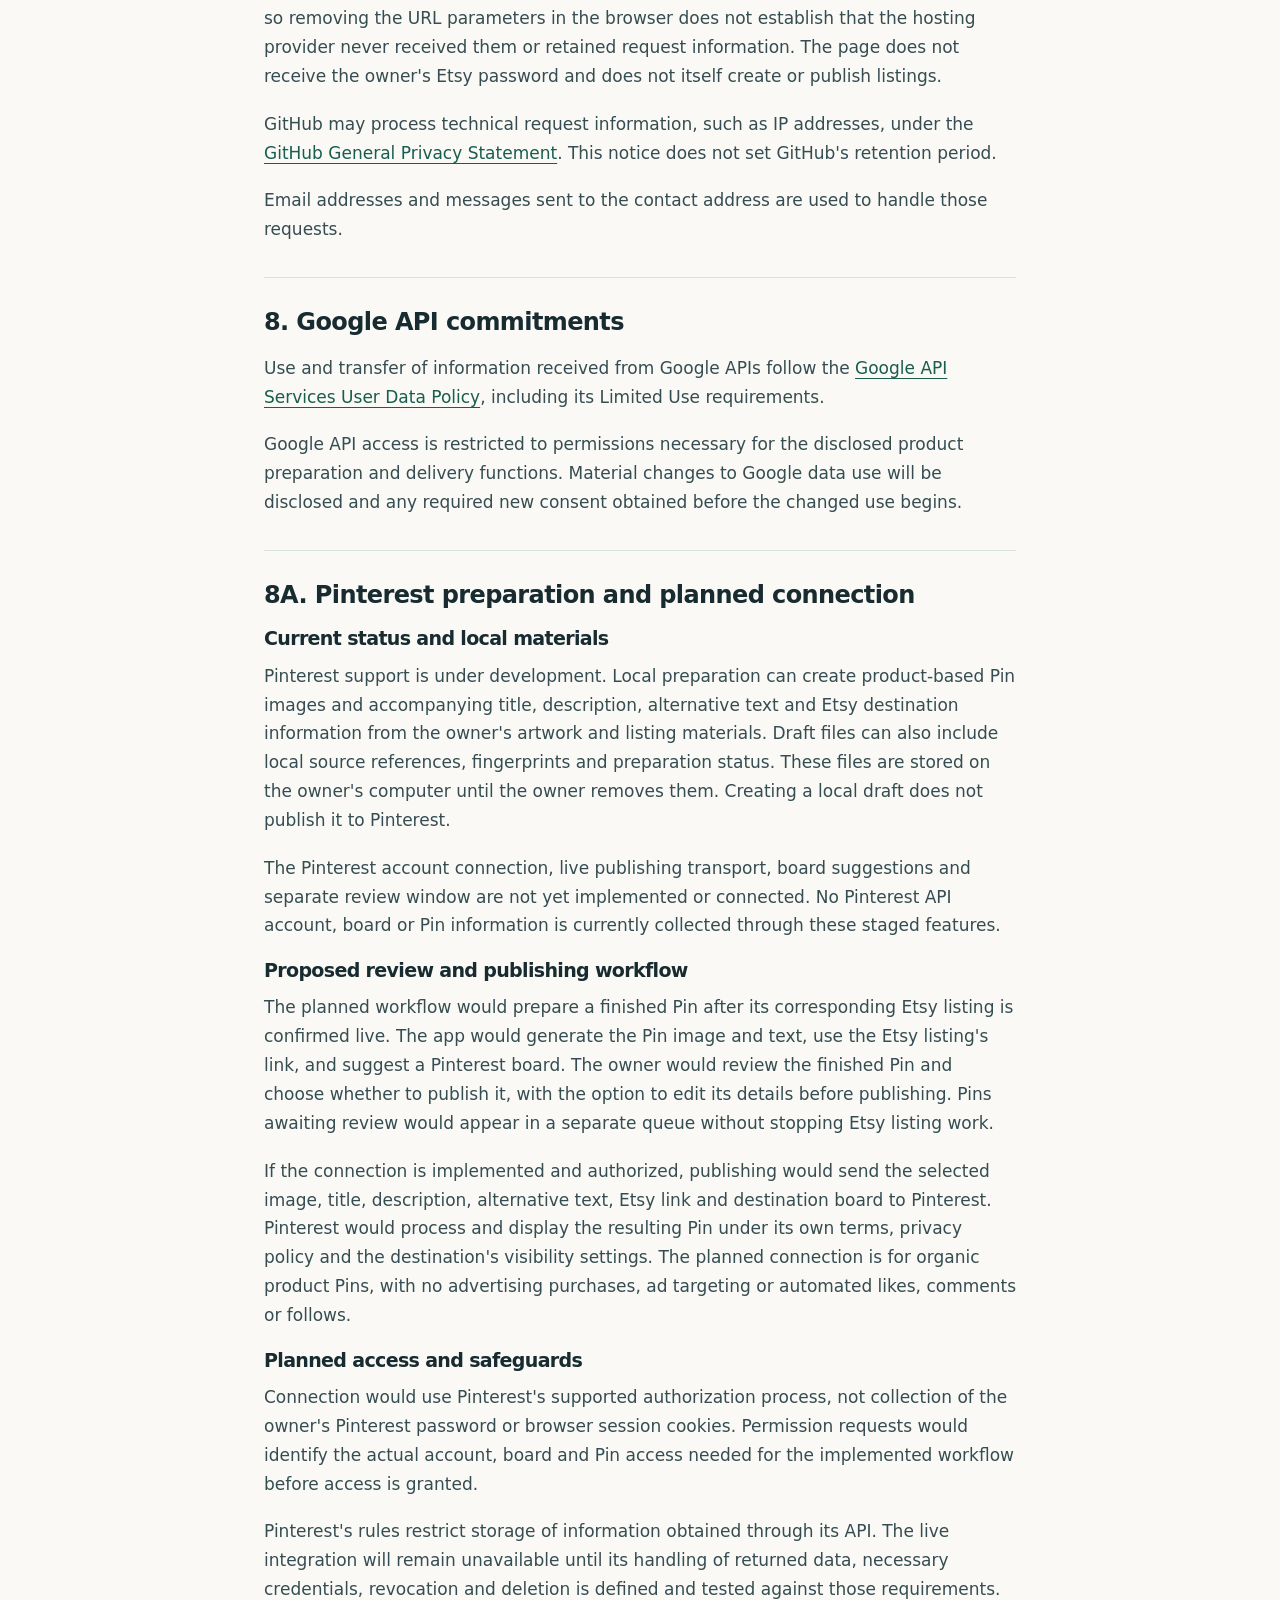
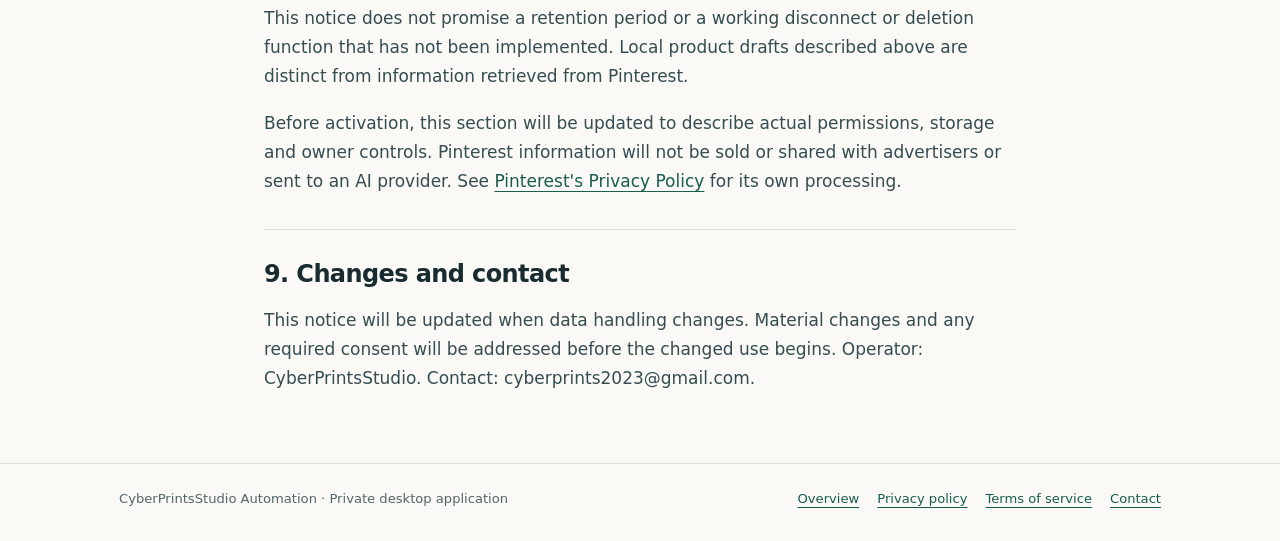
==== commit 643903b8: "Update privacy policy for current workflows and planned Pinterest support" ====
--- a/privacy.html
+++ b/privacy.html
@@ -1,49 +1,100 @@
-<!doctype html>
-<html lang="en">
-<head>
-  <meta charset="utf-8">
-  <meta name="viewport" content="width=device-width, initial-scale=1">
-  <meta name="description" content="Privacy and intended data handling for the private CyberPrintsStudio Automation desktop application and its information website.">
-  <meta name="theme-color" content="#185d50">
-  <title>Privacy Policy | CyberPrintsStudio Automation</title>
-  <style>:root{color-scheme:light;--paper:#faf9f5;--ink:#172b30;--muted:#52666b;--line:#d9e1dc;--accent:#185d50;--tint:#edf4ef;--gold:#ad7733}
-*{box-sizing:border-box}html{scroll-behavior:smooth}body{margin:0;background:var(--paper);color:var(--ink);font:17px/1.7 system-ui,-apple-system,BlinkMacSystemFont,"Segoe UI",sans-serif}a{color:var(--accent);text-underline-offset:4px}a:hover{text-decoration-thickness:2px}a:focus-visible{outline:3px solid var(--gold);outline-offset:5px}p{margin:0 0 1.1em}h1,h2,h3{line-height:1.18;letter-spacing:-.035em}h1{font-size:clamp(2.3rem,5.3vw,4.3rem);font-weight:650;margin:18px 0 25px;max-width:950px}h2{font-size:clamp(1.6rem,3.4vw,2.2rem);margin:0 0 22px}h3{font-size:1.19rem;margin:0 0 12px}ul,ol{padding-left:1.3em}li{margin-bottom:.65em}code{font-size:.87em;background:#e7eee8;padding:.12em .35em;border-radius:4px;overflow-wrap:anywhere}.wrap{max-width:1110px;margin:0 auto;padding:0 34px}.skip{position:absolute;top:-90px;left:16px;background:#fff;padding:10px 18px;z-index:10}.skip:focus{top:12px}header{border-bottom:1px solid var(--line)}.header-inner{display:flex;align-items:center;justify-content:space-between;gap:25px;padding-top:24px;padding-bottom:24px}.brand{color:var(--ink);font-size:1.06rem;font-weight:750;letter-spacing:-.03em;text-decoration:none;white-space:nowrap}.brand span{color:var(--accent)}nav{display:flex;gap:25px;flex-wrap:wrap}nav a{font-size:.9rem;text-decoration:none}nav a[aria-current=page]{text-decoration:underline}.hero{padding:72px 0 54px}.eyebrow{color:var(--accent);font-size:.76rem;font-weight:750;letter-spacing:.13em;text-transform:uppercase}.lead{font-size:clamp(1.15rem,2.3vw,1.4rem);line-height:1.55;color:var(--muted);max-width:810px}.status{display:inline-block;border:1px solid #c9dacf;border-radius:30px;background:var(--tint);padding:6px 14px;font-size:.79rem;color:var(--accent);margin:8px 0 0}.section{padding:43px 0;border-top:1px solid var(--line)}.cards{display:grid;grid-template-columns:repeat(3,minmax(0,1fr));gap:18px}.card{padding:26px;border:1px solid var(--line);border-radius:12px;background:#fff}.number{display:block;color:var(--gold);font-size:.82rem;font-weight:800;letter-spacing:.08em;margin-bottom:28px}.card p{color:var(--muted);font-size:.94rem;margin:0}.columns{display:grid;grid-template-columns:1.5fr 1fr;gap:46px}.callout{background:var(--tint);padding:26px;border-radius:12px;align-self:start}.callout p:last-child{margin-bottom:0}.small{font-size:.9rem;color:var(--muted)}.button{display:inline-block;padding:11px 19px;border-radius:7px;background:var(--accent);color:#fff;text-decoration:none;font-weight:600;font-size:.94rem}.contact a{overflow-wrap:anywhere}.document{max-width:820px;padding-bottom:38px}.document .hero{padding-bottom:36px}.document h1{font-size:clamp(2.5rem,5vw,3.7rem)}.document section{padding:30px 0 14px;border-top:1px solid var(--line)}.document h2{font-size:1.5rem;letter-spacing:-.025em;margin-bottom:18px}.document p,.document li{color:#354d52}.document .notice{padding:22px 25px;background:var(--tint);border-left:3px solid var(--accent);border-radius:0 9px 9px 0;margin:0 0 35px}.document .notice p{margin:0}.footer-inner{display:flex;justify-content:space-between;gap:20px;flex-wrap:wrap;padding-top:24px;padding-bottom:30px;font-size:.82rem;color:var(--muted)}footer{border-top:1px solid var(--line)}footer a{margin-left:15px}.footlinks{display:flex;gap:18px;flex-wrap:wrap}.footlinks a{margin:0}@media(max-width:720px){.wrap{padding-left:22px;padding-right:22px}.header-inner{align-items:flex-start;flex-direction:column;gap:12px;padding-top:19px;padding-bottom:19px}nav{gap:22px}.hero{padding-top:44px;padding-bottom:35px}.cards,.columns{grid-template-columns:1fr}.columns{gap:25px}.number{margin-bottom:16px}.section{padding:33px 0}.card{padding:22px}.footer-inner{gap:12px}}@media(prefers-reduced-motion:reduce){html{scroll-behavior:auto}}@media print{body{background:white;font-size:11pt}.wrap{max-width:none;padding:0}header,footer,.skip,.button{display:none}.hero{padding:12px 0 20px}h1{font-size:28pt}.cards,.columns{display:block}.card,.callout{margin:15px 0;break-inside:avoid}.section,.document section{padding-top:18px}.document{max-width:none}a{color:inherit}}
-</style>
-</head>
-<body>
-<a class="skip" href="#main">Skip to content</a>
-<header><div class="wrap header-inner">
-  <a class="brand" href="index.html">CyberPrints<span>Studio</span></a>
-  <nav aria-label="Main navigation">
-    <a href="index.html">App overview</a>
-    <a href="privacy.html" aria-current="page">Privacy policy</a>
-    <a href="terms.html">Terms of service</a>
-    <a href="index.html#contact">Contact</a>
-  </nav>
-</div></header>
+<!doctype html>
+<html lang="en">
+<head>
+  <meta charset="utf-8">
+  <meta name="viewport" content="width=device-width, initial-scale=1">
+  <meta name="description" content="Privacy and intended data handling for the private CyberPrintsStudio Automation desktop application and its information website.">
+  <meta name="theme-color" content="#185d50">
+  <title>Privacy Policy | CyberPrintsStudio Automation</title>
+  <style>:root{color-scheme:light;--paper:#faf9f5;--ink:#172b30;--muted:#52666b;--line:#d9e1dc;--accent:#185d50;--tint:#edf4ef;--gold:#ad7733}
+*{box-sizing:border-box}html{scroll-behavior:smooth}body{margin:0;background:var(--paper);color:var(--ink);font:17px/1.7 system-ui,-apple-system,BlinkMacSystemFont,"Segoe UI",sans-serif}a{color:var(--accent);text-underline-offset:4px}a:hover{text-decoration-thickness:2px}a:focus-visible{outline:3px solid var(--gold);outline-offset:5px}p{margin:0 0 1.1em}h1,h2,h3{line-height:1.18;letter-spacing:-.035em}h1{font-size:clamp(2.3rem,5.3vw,4.3rem);font-weight:650;margin:18px 0 25px;max-width:950px}h2{font-size:clamp(1.6rem,3.4vw,2.2rem);margin:0 0 22px}h3{font-size:1.19rem;margin:0 0 12px}ul,ol{padding-left:1.3em}li{margin-bottom:.65em}code{font-size:.87em;background:#e7eee8;padding:.12em .35em;border-radius:4px;overflow-wrap:anywhere}.wrap{max-width:1110px;margin:0 auto;padding:0 34px}.skip{position:absolute;top:-90px;left:16px;background:#fff;padding:10px 18px;z-index:10}.skip:focus{top:12px}header{border-bottom:1px solid var(--line)}.header-inner{display:flex;align-items:center;justify-content:space-between;gap:25px;padding-top:24px;padding-bottom:24px}.brand{color:var(--ink);font-size:1.06rem;font-weight:750;letter-spacing:-.03em;text-decoration:none;white-space:nowrap}.brand span{color:var(--accent)}nav{display:flex;gap:25px;flex-wrap:wrap}nav a{font-size:.9rem;text-decoration:none}nav a[aria-current=page]{text-decoration:underline}.hero{padding:72px 0 54px}.eyebrow{color:var(--accent);font-size:.76rem;font-weight:750;letter-spacing:.13em;text-transform:uppercase}.lead{font-size:clamp(1.15rem,2.3vw,1.4rem);line-height:1.55;color:var(--muted);max-width:810px}.status{display:inline-block;border:1px solid #c9dacf;border-radius:30px;background:var(--tint);padding:6px 14px;font-size:.79rem;color:var(--accent);margin:8px 0 0}.section{padding:43px 0;border-top:1px solid var(--line)}.cards{display:grid;grid-template-columns:repeat(3,minmax(0,1fr));gap:18px}.card{padding:26px;border:1px solid var(--line);border-radius:12px;background:#fff}.number{display:block;color:var(--gold);font-size:.82rem;font-weight:800;letter-spacing:.08em;margin-bottom:28px}.card p{color:var(--muted);font-size:.94rem;margin:0}.columns{display:grid;grid-template-columns:1.5fr 1fr;gap:46px}.callout{background:var(--tint);padding:26px;border-radius:12px;align-self:start}.callout p:last-child{margin-bottom:0}.small{font-size:.9rem;color:var(--muted)}.button{display:inline-block;padding:11px 19px;border-radius:7px;background:var(--accent);color:#fff;text-decoration:none;font-weight:600;font-size:.94rem}.contact a{overflow-wrap:anywhere}.document{max-width:820px;padding-bottom:38px}.document .hero{padding-bottom:36px}.document h1{font-size:clamp(2.5rem,5vw,3.7rem)}.document section{padding:30px 0 14px;border-top:1px solid var(--line)}.document h2{font-size:1.5rem;letter-spacing:-.025em;margin-bottom:18px}.document p,.document li{color:#354d52}.document .notice{padding:22px 25px;background:var(--tint);border-left:3px solid var(--accent);border-radius:0 9px 9px 0;margin:0 0 35px}.document .notice p{margin:0}.footer-inner{display:flex;justify-content:space-between;gap:20px;flex-wrap:wrap;padding-top:24px;padding-bottom:30px;font-size:.82rem;color:var(--muted)}footer{border-top:1px solid var(--line)}footer a{margin-left:15px}.footlinks{display:flex;gap:18px;flex-wrap:wrap}.footlinks a{margin:0}@media(max-width:720px){.wrap{padding-left:22px;padding-right:22px}.header-inner{align-items:flex-start;flex-direction:column;gap:12px;padding-top:19px;padding-bottom:19px}nav{gap:22px}.hero{padding-top:44px;padding-bottom:35px}.cards,.columns{grid-template-columns:1fr}.columns{gap:25px}.number{margin-bottom:16px}.section{padding:33px 0}.card{padding:22px}.footer-inner{gap:12px}}@media(prefers-reduced-motion:reduce){html{scroll-behavior:auto}}@media print{body{background:white;font-size:11pt}.wrap{max-width:none;padding:0}header,footer,.skip,.button{display:none}.hero{padding:12px 0 20px}h1{font-size:28pt}.cards,.columns{display:block}.card,.callout{margin:15px 0;break-inside:avoid}.section,.document section{padding-top:18px}.document{max-width:none}a{color:inherit}}
+</style>
+</head>
+<body>
+<a class="skip" href="#main">Skip to content</a>
+<header><div class="wrap header-inner">
+  <a class="brand" href="index.html">CyberPrints<span>Studio</span></a>
+  <nav aria-label="Main navigation">
+    <a href="index.html">App overview</a>
+    <a href="privacy.html" aria-current="page">Privacy policy</a>
+    <a href="terms.html">Terms of service</a>
+    <a href="index.html#contact">Contact</a>
+  </nav>
+</div></header>
 <main id="main" class="wrap document">
-  <div class="hero"><div class="eyebrow">CyberPrintsStudio Automation</div><h1>Privacy policy</h1><p class="small">Last updated: September 30, 2026</p></div>
-  <div class="notice"><p><strong>Application status:</strong> CyberPrintsStudio Automation is a private desktop application under development for the owner of CyberPrintsStudio. This notice describes its intended data handling. The application will be configured to follow this notice before it begins processing live Google data.</p></div>
-  <section aria-labelledby="scope"><h2 id="scope">1. Who this notice covers</h2><p>This notice covers CyberPrintsStudio Automation and this public information website. The desktop app is intended only for the shop owner, not for public registration or use by other sellers. Questions can be sent to <a href="mailto:cyberprints2023@gmail.com">cyberprints2023@gmail.com</a>.</p></section>
-  <section aria-labelledby="data"><h2 id="data">2. Information the app will handle</h2>
-    <ul><li><strong>Local product materials:</strong> artwork selected by the owner, file names and paths, product theme details, generated previews, listing text, and delivery PDFs.</li><li><strong>Authorized Google Drive information:</strong> product file contents being uploaded, file and folder identifiers, names, upload status, sharing permissions, and download or viewing links needed for product delivery.</li><li><strong>Authorization credentials:</strong> Google OAuth access and refresh tokens used to connect the owner’s account, plus credentials required for the separately authorized Etsy and AI integrations.</li><li><strong>Local operational records:</strong> job progress, product and listing identifiers, file mappings, and error information needed to prevent duplicate work and resume interrupted jobs.</li></ul>
-    <p>Google Drive access will use <code>https://www.googleapis.com/auth/drive.file</code>. This limits access to app-created files and folders and existing files explicitly authorized for this app. The app does not request broad access to all files in the owner’s Drive, Gmail, or Google Contacts.</p>
+  <div class="hero"><div class="eyebrow">CyberPrintsStudio Automation</div><h1>Privacy policy</h1><p class="small">Last updated: November 8, 2026</p></div>
+  <div class="notice"><p><strong>Application status:</strong> CyberPrintsStudio Automation is a private Windows application for the owner of CyberPrintsStudio. It includes Google Drive, Etsy and AI-assisted product preparation functions. Pinterest support is under development. Section 8A distinguishes local Pinterest preparation from proposed features that are not yet connected or available.</p></div>
+  <section aria-labelledby="scope"><h2 id="scope">1. Who this notice covers</h2>
+    <p>This notice covers CyberPrintsStudio Automation and its public information website. The desktop app is intended only for the shop owner, not for public registration or use by other sellers. Questions can be sent to <a href="mailto:cyberprints2023@gmail.com">cyberprints2023@gmail.com</a>.</p>
   </section>
-  <section aria-labelledby="purpose"><h2 id="purpose">3. Why information is used</h2><p>Information will be used to organize and upload product bundles, create buyer PDFs containing the correct download links, prepare and publish the owner’s Etsy listings, and track processing results. Google access will be used for these disclosed product preparation and delivery functions.</p></section>
+  <section aria-labelledby="data"><h2 id="data">2. Information the app handles</h2>
+    <ul>
+      <li>Local product materials: artwork selected by the owner; file names and paths; theme, folder and product details; generated previews; artwork analysis; listing text; and buyer delivery PDFs.</li>
+      <li>Authorized Google Drive information: account display name, email address and permission identifier used to verify the connected account; selected or app-created product files; file and folder identifiers, names, metadata, checksums, upload status, sharing permissions and download or viewing links. The app may retrieve file contents to verify or repair product delivery.</li>
+      <li>Etsy information: the connected shop's identifiers and details; listing text, images, digital files, prices, listing identifiers, status and publication results needed for the owner's listing workflow.</li>
+      <li>Authorization information: Google and Etsy OAuth credentials and tokens, configured AI-service credentials, and connection or authorization status.</li>
+      <li>Local operational records: artwork catalogs, approval decisions, file mappings and fingerprints, job progress, processing errors, listing and delivery records, AI outputs and usage records, and backups used to review work, avoid duplicate processing and resume interrupted jobs.</li>
+    </ul>
+    <p>Google Drive access uses https://www.googleapis.com/auth/drive.file. This restricts access to app-created files and folders and files explicitly authorized for the app, rather than broad access to every file in the owner's Drive. The app does not request Gmail or Google Contacts access. Local Pinterest materials are described in Section 8A.</p>
+  </section>
+  <section aria-labelledby="purpose"><h2 id="purpose">3. Why information is used</h2>
+    <p>Information is used to organize and prepare artwork, create previews and listing copy, upload product bundles, create buyer PDFs containing the correct download links, prepare and publish the owner's Etsy listings, and track processing results. Google access supports these product preparation and delivery functions.</p>
+    <p>Operational records support review, error recovery, duplicate prevention and the owner's management of the product library. Planned Pinterest use is described separately in Section 8A.</p>
+  </section>
   <section aria-labelledby="sharing"><h2 id="sharing">4. Sharing and third-party services</h2>
-    <p><strong>Google Drive:</strong> Selected product files will be stored in the owner’s Google Drive. The owner’s configured workflow may make designated product folders viewable by anyone with their link. Anyone who receives or is forwarded a link can access that product content.</p>
-    <p><strong>Etsy and buyers:</strong> Listing images, listing text, and buyer PDFs will be sent to Etsy. The PDFs will contain links to the corresponding product files in Drive. Google authorization credentials will not be included in listing materials or buyer downloads.</p>
-    <p><strong>AI-assisted copy:</strong> Selected local product images and theme information may be sent to a separately configured AI service to generate listing text. Google authorization credentials and data fetched from Google Drive will not be sent to that AI service. The configured provider’s terms and privacy practices will apply to the local materials submitted to it.</p>
-    <p>Google account information and authorization credentials will not be sold, rented, shared with advertisers, or used for advertising profiles. Google API data will not be used to train general-purpose AI models. Sharing of product content will be limited to the owner-authorized workflow described above, except where disclosure is required by law.</p>
+    <h3>Google Drive and product delivery</h3>
+    <p>Selected product files are stored in the owner's Google Drive. The app's customer-delivery flow creates or verifies designated folders and files with Anyone with the link Viewer access. Someone who receives or is forwarded a working link can access the product content. Existing delivery-library or full-shop-bundle access can expose newly added content before its individual Etsy listing is published.</p>
+    <p>This describes the app's customer-delivery flow, not a promise that every production or working folder has the same permissions. Files placed in other owner-designated folders use those folders' existing sharing settings. The owner is responsible for choosing appropriate destinations and access.</p>
+    <h3>Etsy and buyers</h3>
+    <p>Listing images, text and buyer delivery PDFs are sent to Etsy for the authorized shop workflow. Buyer PDFs contain the relevant Google Drive product links. Google authorization credentials are not included in listings or product downloads.</p>
+    <h3>AI-assisted preparation</h3>
+    <p>Configured AI features send selected local artwork previews and relevant file names, folder or theme context, product facts and prompts to OpenAI or another separately configured AI service to analyze artwork and prepare product content. These are separate local-artwork inputs. Google authorization credentials and account or file data retrieved through the Google Drive API are not sent to the AI service.</p>
+    <p>The reviewed OpenAI request paths disable optional response storage using store:false. This setting is not a promise of zero provider retention. The provider's applicable terms and privacy practices govern its processing.</p>
+    <h3>Other limits</h3>
+    <p>Google account information and authorization credentials are not sold, rented, shared with advertisers or used to build advertising profiles. Google API data is not used to train general-purpose AI models. Product sharing is limited to the owner-authorized workflow, except where disclosure is required by law. Pinterest is addressed in Section 8A.</p>
   </section>
-  <section aria-labelledby="storage"><h2 id="storage">5. Storage and protection</h2><p>The desktop app is designed to keep job records and working files on the owner’s Windows computer and store uploaded product files in the owner’s Google Drive. Before live use, stored Google authorization tokens will be protected with local credential encryption, and service connections will use HTTPS. Credentials will be kept out of the public website, public source files, product downloads, and ordinary job logs.</p><p>This information website will not receive the desktop app’s credentials, private product files, or processing records.</p></section>
-  <section aria-labelledby="retention"><h2 id="retention">6. Retention, deletion, and revoking access</h2><p>The owner controls retention of local working files and job records. Product files in Google Drive will remain until the owner removes them or changes their sharing settings; they may be retained to keep purchased downloads available.</p><p>The owner can revoke the app’s Google access through <a href="https://myaccount.google.com/connections">Google Account connections</a> and delete locally stored app credentials and records. Revoking authorization does not automatically delete uploaded Drive files or remove existing buyer links. Those files and sharing permissions must be managed separately in Google Drive.</p><p>Questions or deletion requests concerning information handled by the app can be sent to the contact address in this notice.</p></section>
-  <section aria-labelledby="website"><h2 id="website">7. This website</h2><p>This website contains static information pages. Its page code has no analytics scripts, advertising trackers, cookies, sign-in forms, or file upload forms. Hosting is provided by GitHub Pages, which may process technical request information, including IP addresses, under the <a href="https://docs.github.com/en/site-policy/privacy-policies/github-general-privacy-statement">GitHub Privacy Statement</a>.</p><p>If you contact CyberPrintsStudio by email, your address and message will be used to handle the request.</p></section>
-  <section aria-labelledby="google-policy"><h2 id="google-policy">8. Google API data commitments</h2><p>Use and transfer of Google API data will follow the <a href="https://developers.google.com/terms/api-services-user-data-policy">Google API Services User Data Policy</a>, including applicable Limited Use requirements. Access will be restricted to the permissions needed for the functions described in this notice.</p></section>
-  <section aria-labelledby="updates"><h2 id="updates">9. Changes and contact</h2><p>This notice will be updated when the app’s data handling changes. Material changes affecting Google data will be disclosed, and any required new consent obtained, before the app uses data in the new way.</p><p><strong>Operator:</strong> CyberPrintsStudio<br><strong>Contact:</strong> <a href="mailto:cyberprints2023@gmail.com">cyberprints2023@gmail.com</a></p><p><a href="index.html">← Back to the app overview</a></p></section>
-</main>
-<footer><div class="wrap footer-inner">
-  <span>CyberPrintsStudio Automation · Private desktop application</span>
-  <div class="footlinks"><a href="index.html">Overview</a><a href="privacy.html">Privacy policy</a><a href="terms.html">Terms of service</a><a href="mailto:cyberprints2023@gmail.com">Contact</a></div>
-</div></footer>
-</body></html>
+  <section aria-labelledby="storage"><h2 id="storage">5. Storage and protection</h2>
+    <p>The desktop application keeps working files, artwork catalogs, job records and backups on the owner's Windows computer. Uploaded product files are stored in the owner's Google Drive, and listing materials are sent to Etsy.</p>
+    <p>The app's saved Google and Etsy token records and its saved OpenAI API key use Windows-user-bound credential encryption. Resumable Google upload session information is also encrypted. This does not mean that all application files are encrypted: product materials, local databases, job records and backups may be ordinary local files, and a downloaded Google desktop-client configuration is kept separately.</p>
+    <p>External API connections use HTTPS. Local app interfaces listen on the computer's loopback address and use local access checks. These measures do not prevent access by all other software or people who have access to the Windows account or computer.</p>
+    <p>Credentials are kept out of public source files, product downloads and ordinary job logs. The public website does not serve as storage for the desktop app's product files or job records. Its Etsy connection callback handles temporary authorization values as explained in Section 7.</p>
+  </section>
+  <section aria-labelledby="retention"><h2 id="retention">6. Retention, deletion and revoking access</h2>
+    <p>The owner controls how long local artwork, working files, job records and backups are retained. There is no single automatic deletion schedule covering all application records. Removing an item from a working folder or catalog does not necessarily remove related history, receipts or backups.</p>
+    <p>Uploaded Google Drive product files remain until the owner removes them or changes their sharing. They may be retained so existing customers can use their purchased downloads. Published Etsy listings and materials remain subject to Etsy's controls and retention practices.</p>
+    <p>Some workflow-specific removal tools exist. Local artwork removal can use the Windows Recycle Bin while retaining an action record. A separately authorized discard workflow can remove a verified unpublished Etsy draft and move its matching Drive files to Trash. These are not universal account deletion or erasure features.</p>
+    <p>The owner can revoke Google access through <a href="https://myaccount.google.com/connections">Google Account connections</a> and remove local credentials and records separately. Revoking access does not delete uploaded files, undo existing sharing or remove buyer download links. These need to be managed separately in the relevant service. Etsy connection access is managed through Etsy; local credential copies and retained records also need separate attention.</p>
+    <p>Questions or deletion requests can be sent to cyberprints2023@gmail.com. The operator can address records under its control; requests affecting Google, Etsy or another provider may also require that provider's controls. Planned Pinterest handling is described in Section 8A.</p>
+  </section>
+  <section aria-labelledby="website"><h2 id="website">7. This website</h2>
+    <p>The public site is hosted on GitHub Pages. Its information-page code has no analytics scripts, advertising trackers, sign-in forms or file upload forms, and does not set tracking cookies.</p>
+    <p>The site also contains an Etsy connection callback page. When the owner authorizes the desktop app on Etsy, Etsy redirects the browser to that page with a temporary authorization code and state value in the URL. The page reads those values, removes the query string from the displayed browser address using browser history replacement, and presents a response for the owner to copy into the desktop app. The desktop app then completes the token exchange.</p>
+    <p>The callback page has no external resources, browser-storage writes or outgoing network requests in its page code. The initial page request still reaches GitHub Pages, so removing the URL parameters in the browser does not establish that the hosting provider never received them or retained request information. The page does not receive the owner's Etsy password and does not itself create or publish listings.</p>
+    <p>GitHub may process technical request information, such as IP addresses, under the <a href="https://docs.github.com/en/site-policy/privacy-policies/github-general-privacy-statement">GitHub General Privacy Statement</a>. This notice does not set GitHub's retention period.</p>
+    <p>Email addresses and messages sent to the contact address are used to handle those requests.</p>
+  </section>
+  <section aria-labelledby="google-policy"><h2 id="google-policy">8. Google API commitments</h2>
+    <p>Use and transfer of information received from Google APIs follow the <a href="https://developers.google.com/terms/api-services-user-data-policy">Google API Services User Data Policy</a>, including its Limited Use requirements.</p>
+    <p>Google API access is restricted to permissions necessary for the disclosed product preparation and delivery functions. Material changes to Google data use will be disclosed and any required new consent obtained before the changed use begins.</p>
+  </section>
+  <section aria-labelledby="pinterest"><h2 id="pinterest">8A. Pinterest preparation and planned connection</h2>
+    <h3>Current status and local materials</h3>
+    <p>Pinterest support is under development. Local preparation can create product-based Pin images and accompanying title, description, alternative text and Etsy destination information from the owner's artwork and listing materials. Draft files can also include local source references, fingerprints and preparation status. These files are stored on the owner's computer until the owner removes them. Creating a local draft does not publish it to Pinterest.</p>
+    <p>The Pinterest account connection, live publishing transport, board suggestions and separate review window are not yet implemented or connected. No Pinterest API account, board or Pin information is currently collected through these staged features.</p>
+    <h3>Proposed review and publishing workflow</h3>
+    <p>The planned workflow would prepare a finished Pin after its corresponding Etsy listing is confirmed live. The app would generate the Pin image and text, use the Etsy listing's link, and suggest a Pinterest board. The owner would review the finished Pin and choose whether to publish it, with the option to edit its details before publishing. Pins awaiting review would appear in a separate queue without stopping Etsy listing work.</p>
+    <p>If the connection is implemented and authorized, publishing would send the selected image, title, description, alternative text, Etsy link and destination board to Pinterest. Pinterest would process and display the resulting Pin under its own terms, privacy policy and the destination's visibility settings. The planned connection is for organic product Pins, with no advertising purchases, ad targeting or automated likes, comments or follows.</p>
+    <h3>Planned access and safeguards</h3>
+    <p>Connection would use Pinterest's supported authorization process, not collection of the owner's Pinterest password or browser session cookies. Permission requests would identify the actual account, board and Pin access needed for the implemented workflow before access is granted.</p>
+    <p>Pinterest's rules restrict storage of information obtained through its API. The live integration will remain unavailable until its handling of returned data, necessary credentials, revocation and deletion is defined and tested against those requirements. This notice does not promise a retention period or a working disconnect or deletion function that has not been implemented. Local product drafts described above are distinct from information retrieved from Pinterest.</p>
+    <p>Before activation, this section will be updated to describe actual permissions, storage and owner controls. Pinterest information will not be sold or shared with advertisers or sent to an AI provider. See <a href="https://policy.pinterest.com/en/privacy-policy">Pinterest's Privacy Policy</a> for its own processing.</p>
+  </section>
+  <section aria-labelledby="updates"><h2 id="updates">9. Changes and contact</h2>
+    <p>This notice will be updated when data handling changes. Material changes and any required consent will be addressed before the changed use begins. Operator: CyberPrintsStudio. Contact: cyberprints2023@gmail.com.</p>
+  </section>
+</main>
+<footer><div class="wrap footer-inner">
+  <span>CyberPrintsStudio Automation · Private desktop application</span>
+  <div class="footlinks"><a href="index.html">Overview</a><a href="privacy.html">Privacy policy</a><a href="terms.html">Terms of service</a><a href="mailto:cyberprints2023@gmail.com">Contact</a></div>
+</div></footer>
+</body></html>
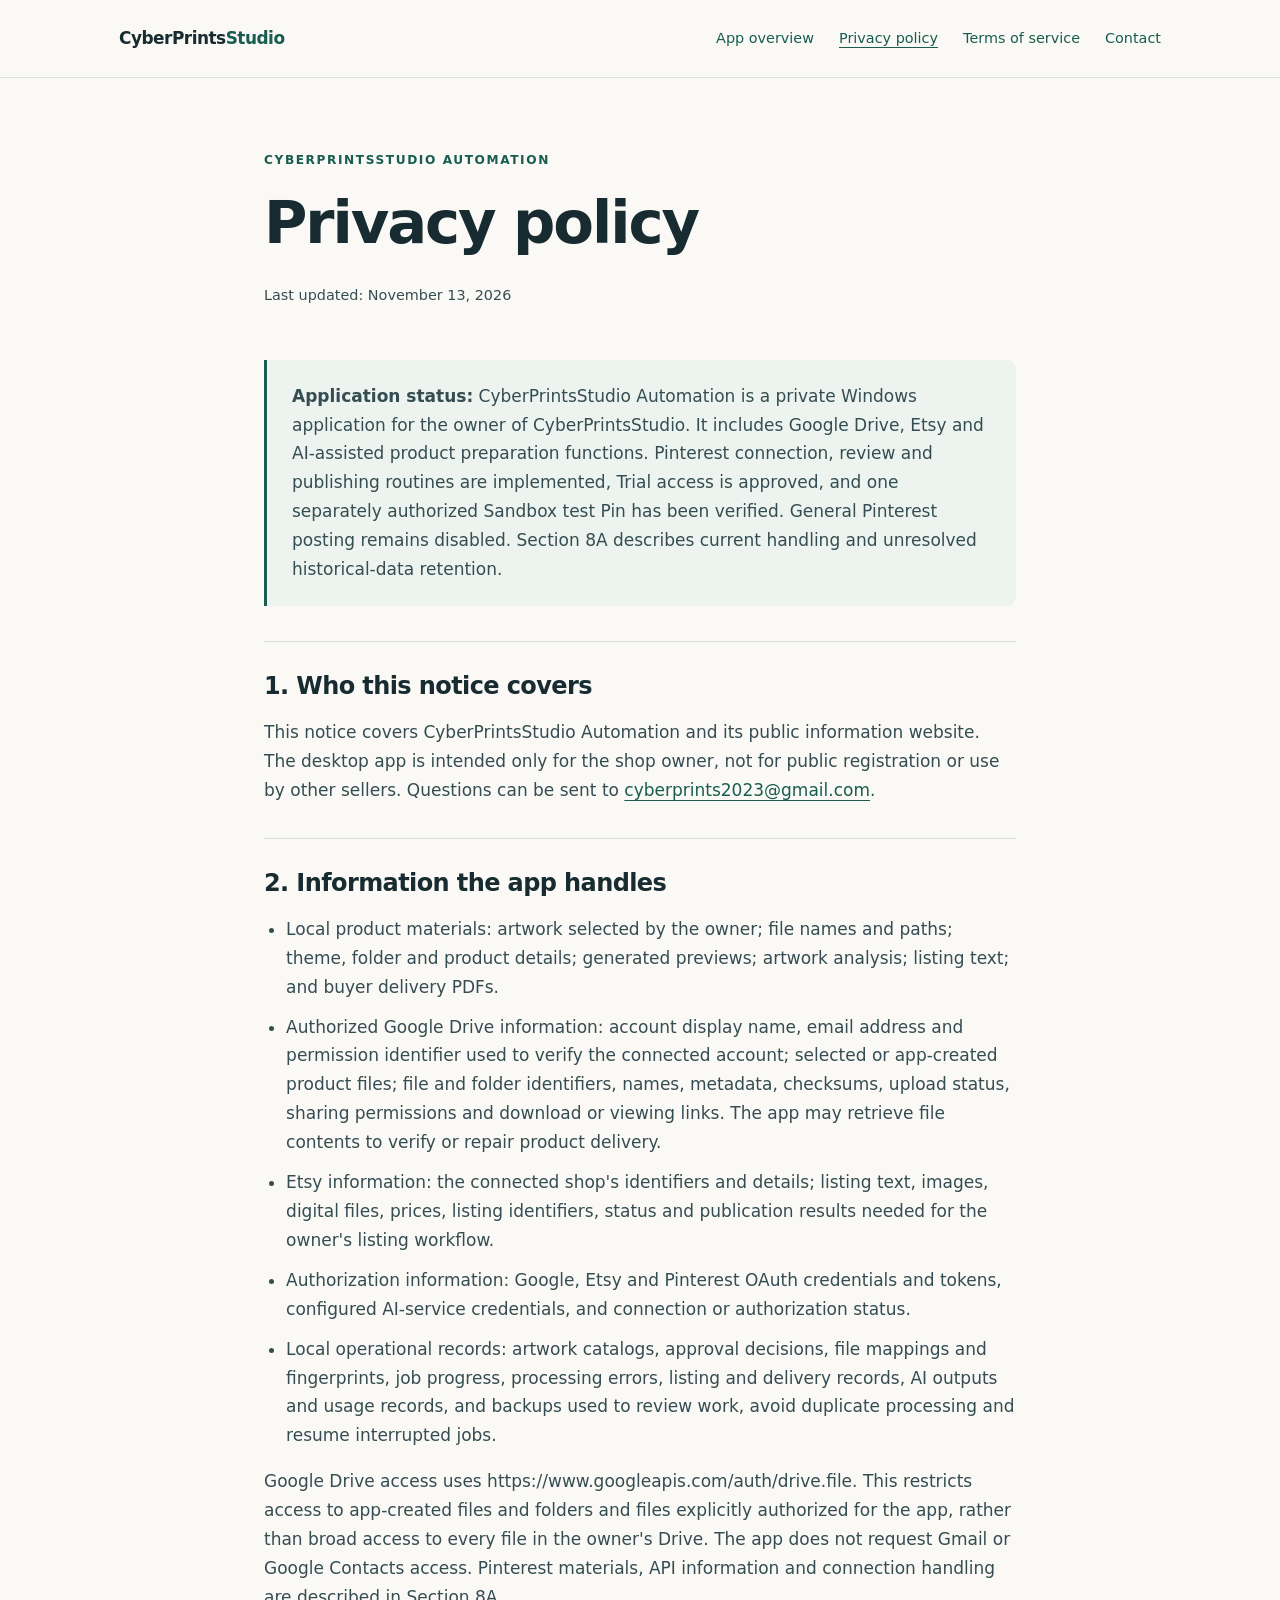
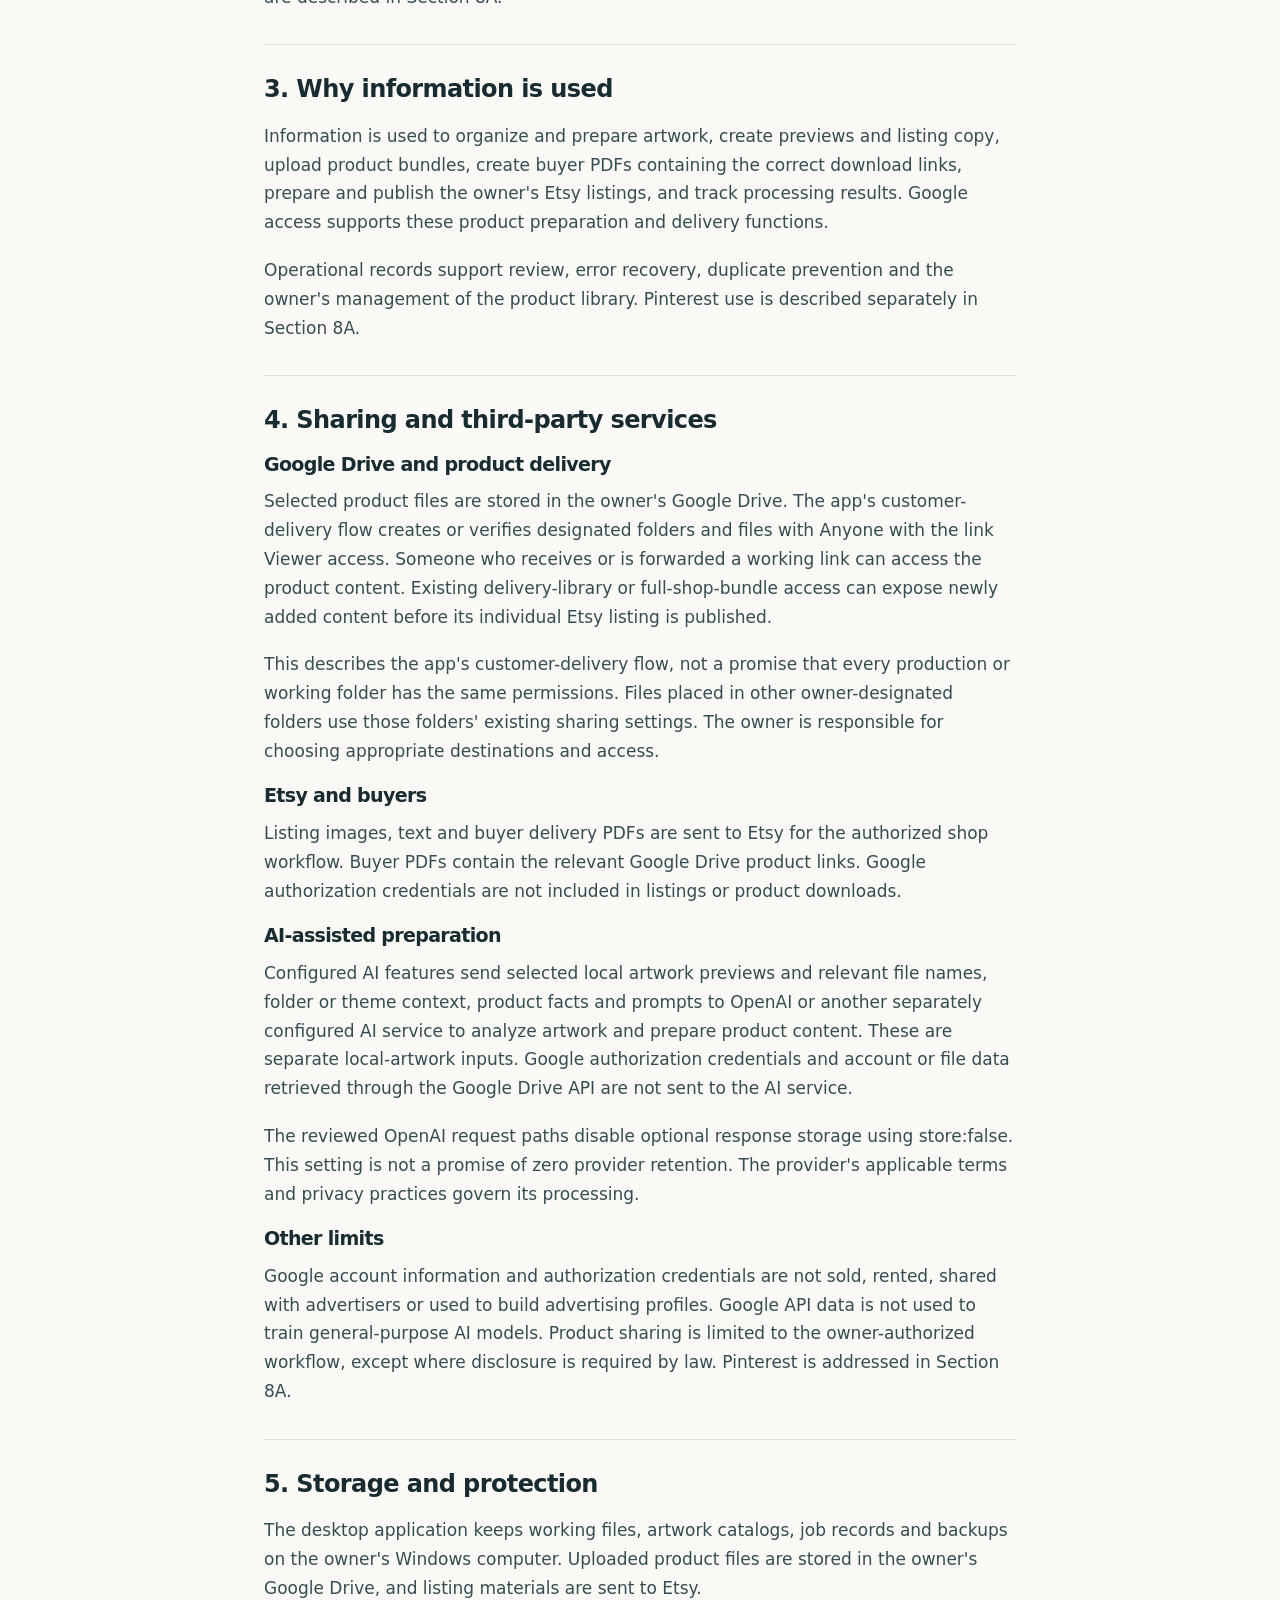
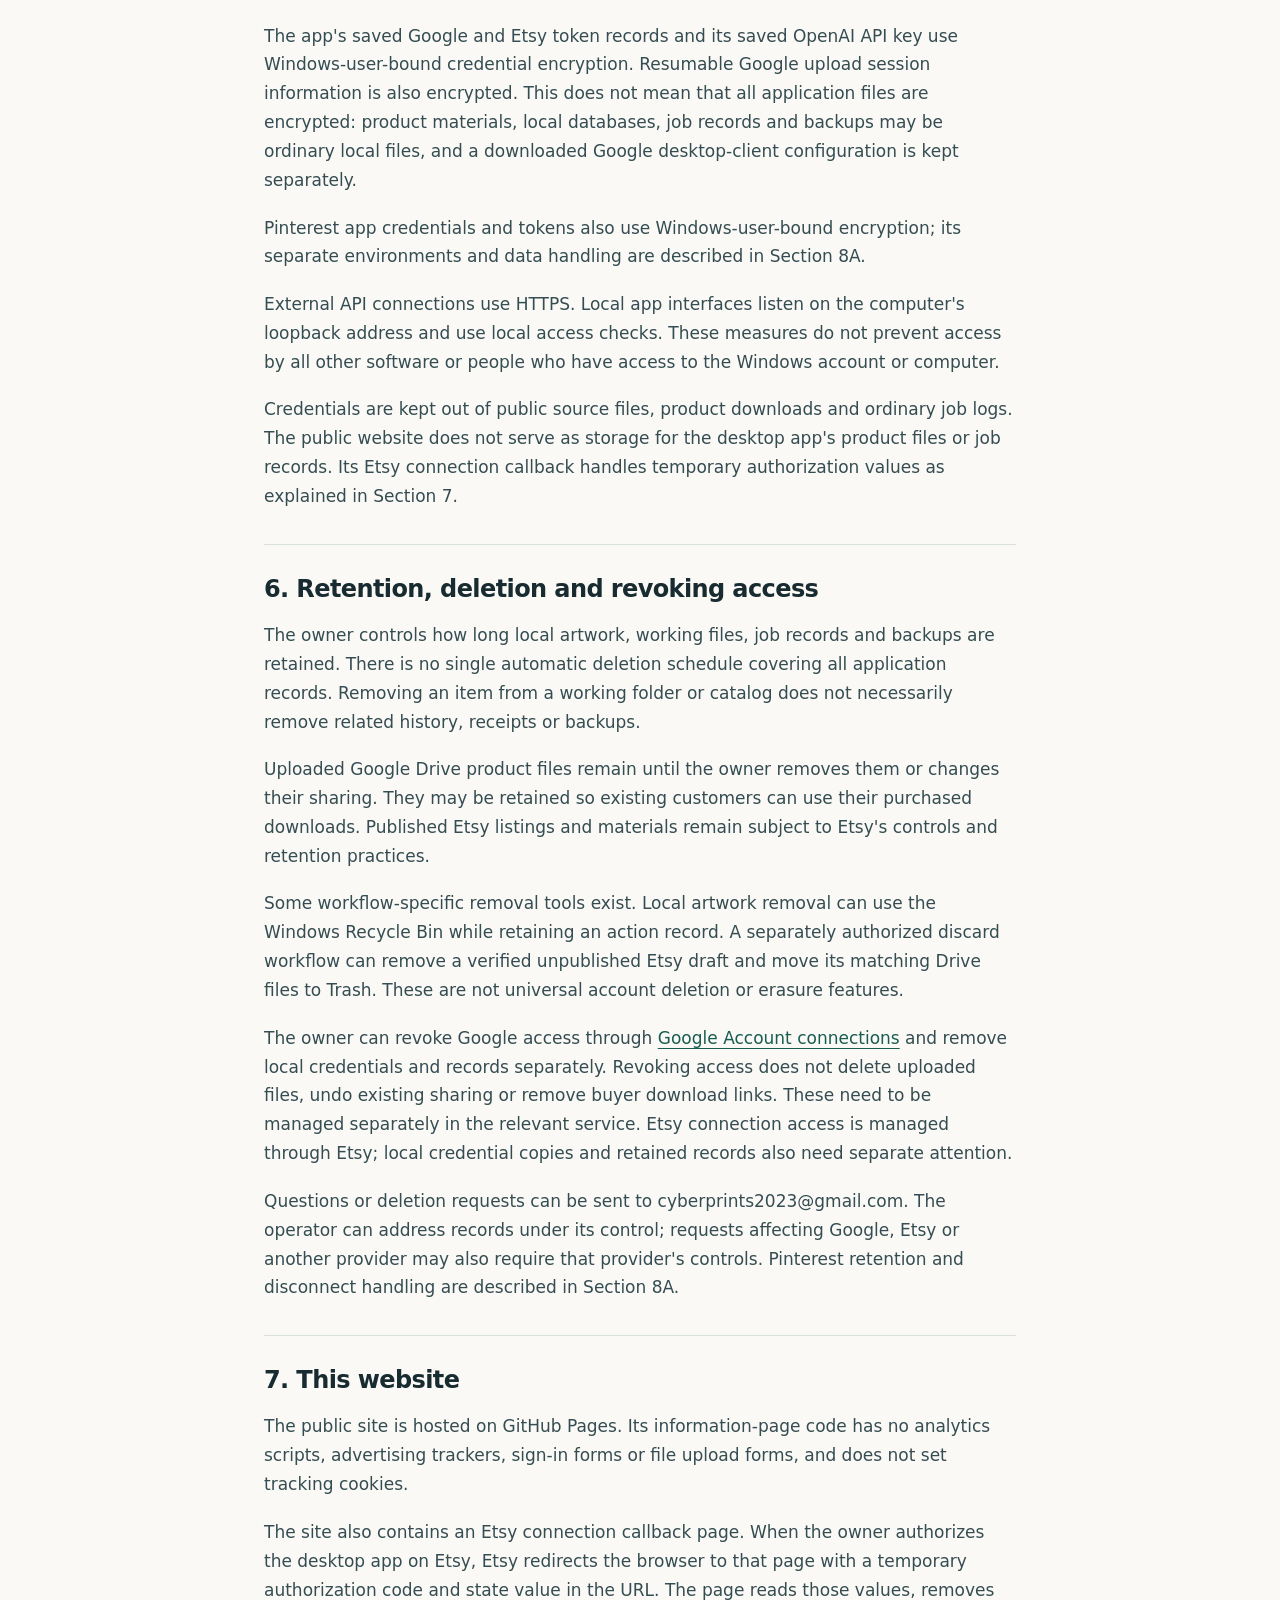
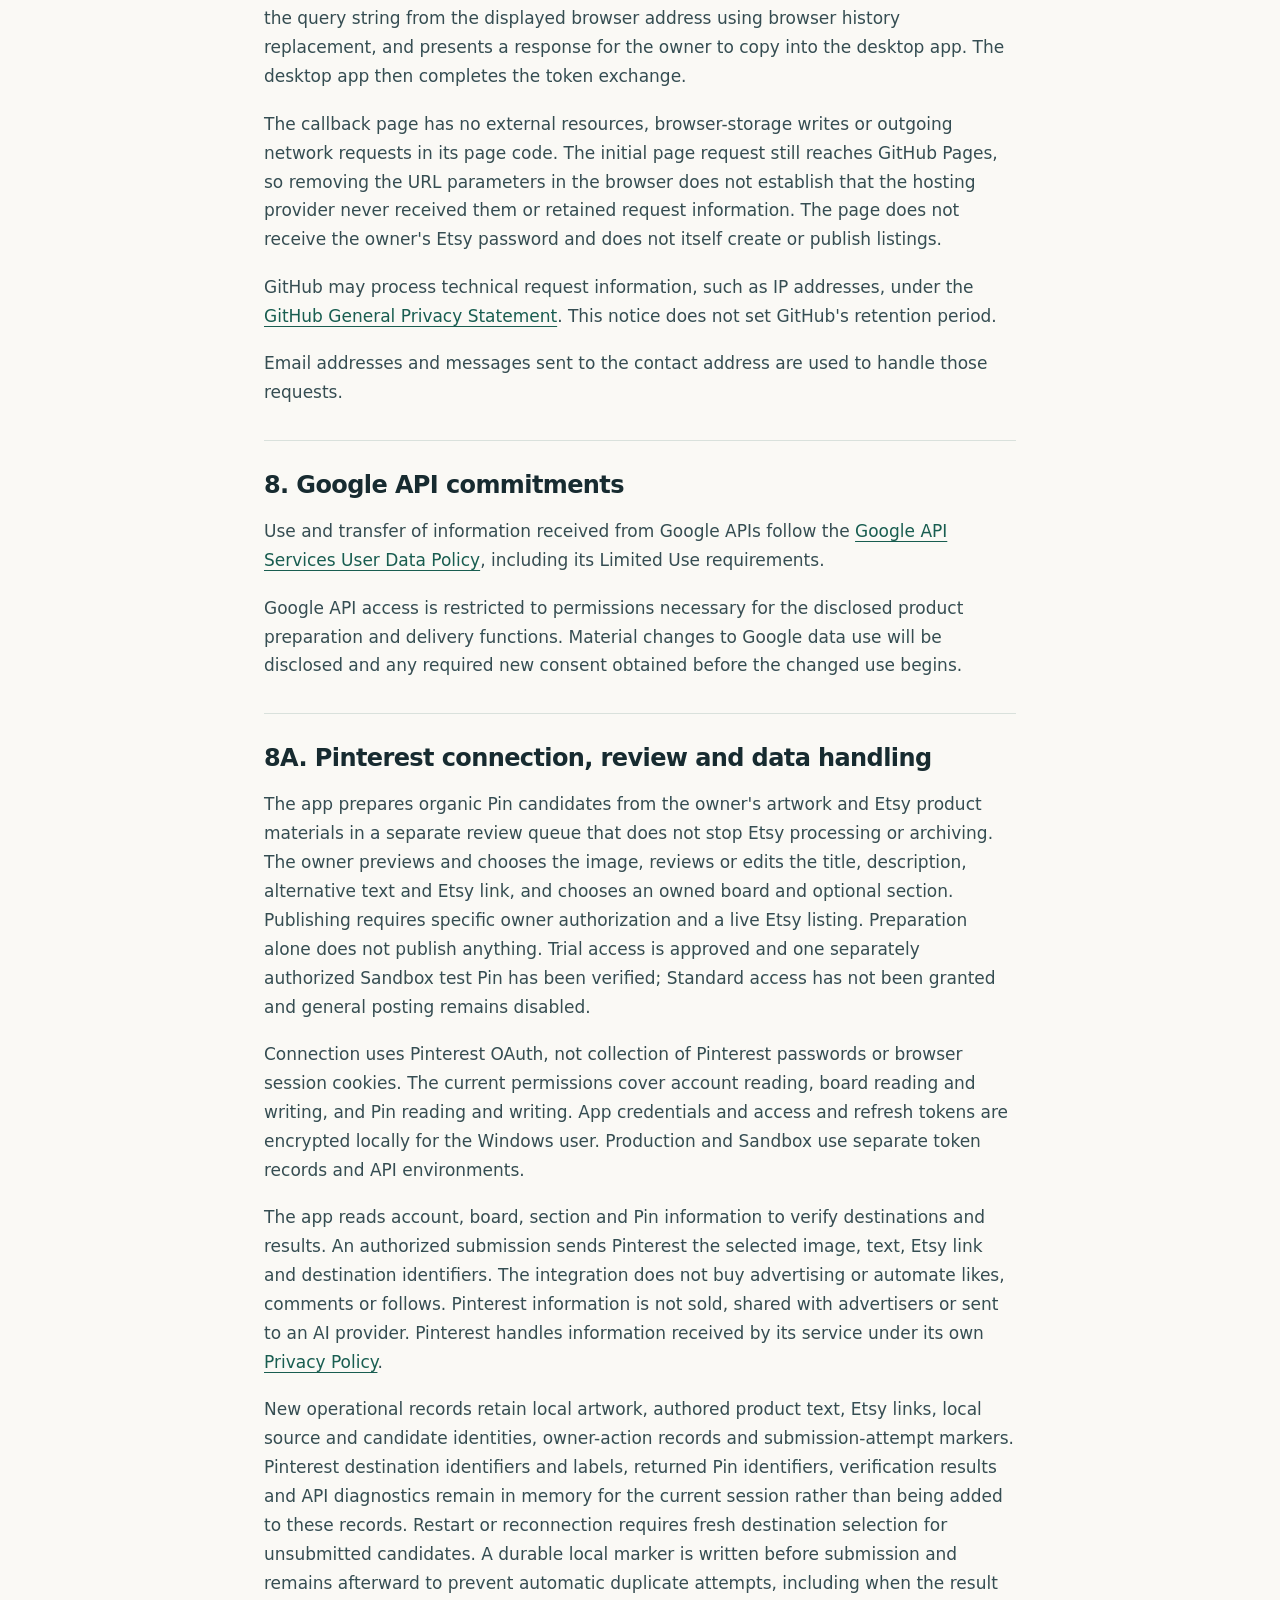
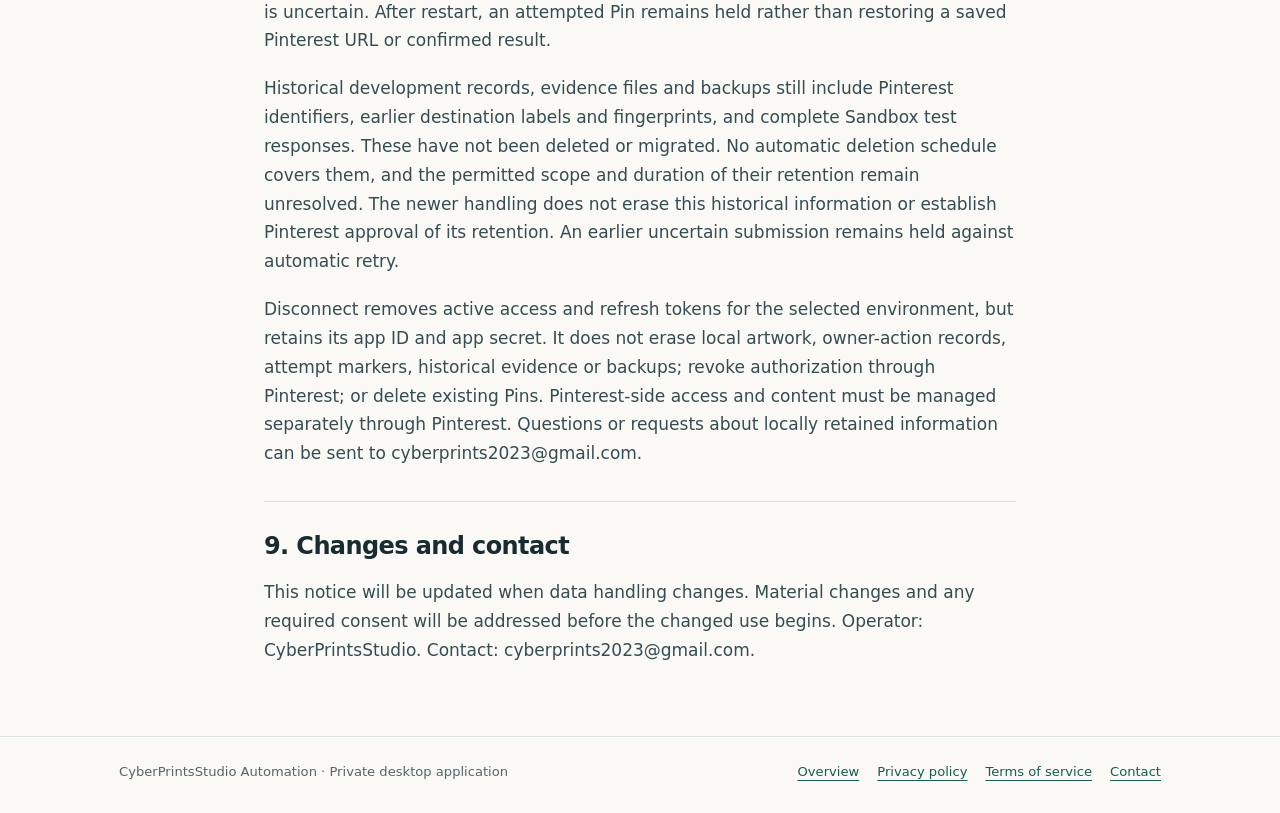
==== commit c86e0859: "Update approved Pinterest privacy disclosure and retention practices" ====
--- a/privacy.html
+++ b/privacy.html
@@ -22,8 +22,8 @@
   </nav>
 </div></header>
 <main id="main" class="wrap document">
-  <div class="hero"><div class="eyebrow">CyberPrintsStudio Automation</div><h1>Privacy policy</h1><p class="small">Last updated: November 8, 2026</p></div>
-  <div class="notice"><p><strong>Application status:</strong> CyberPrintsStudio Automation is a private Windows application for the owner of CyberPrintsStudio. It includes Google Drive, Etsy and AI-assisted product preparation functions. Pinterest support is under development. Section 8A distinguishes local Pinterest preparation from proposed features that are not yet connected or available.</p></div>
+  <div class="hero"><div class="eyebrow">CyberPrintsStudio Automation</div><h1>Privacy policy</h1><p class="small">Last updated: November 13, 2026</p></div>
+  <div class="notice"><p><strong>Application status:</strong> CyberPrintsStudio Automation is a private Windows application for the owner of CyberPrintsStudio. It includes Google Drive, Etsy and AI-assisted product preparation functions. Pinterest connection, review and publishing routines are implemented, Trial access is approved, and one separately authorized Sandbox test Pin has been verified. General Pinterest posting remains disabled. Section 8A describes current handling and unresolved historical-data retention.</p></div>
   <section aria-labelledby="scope"><h2 id="scope">1. Who this notice covers</h2>
     <p>This notice covers CyberPrintsStudio Automation and its public information website. The desktop app is intended only for the shop owner, not for public registration or use by other sellers. Questions can be sent to <a href="mailto:cyberprints2023@gmail.com">cyberprints2023@gmail.com</a>.</p>
   </section>
@@ -32,14 +32,14 @@
       <li>Local product materials: artwork selected by the owner; file names and paths; theme, folder and product details; generated previews; artwork analysis; listing text; and buyer delivery PDFs.</li>
       <li>Authorized Google Drive information: account display name, email address and permission identifier used to verify the connected account; selected or app-created product files; file and folder identifiers, names, metadata, checksums, upload status, sharing permissions and download or viewing links. The app may retrieve file contents to verify or repair product delivery.</li>
       <li>Etsy information: the connected shop's identifiers and details; listing text, images, digital files, prices, listing identifiers, status and publication results needed for the owner's listing workflow.</li>
-      <li>Authorization information: Google and Etsy OAuth credentials and tokens, configured AI-service credentials, and connection or authorization status.</li>
+      <li>Authorization information: Google, Etsy and Pinterest OAuth credentials and tokens, configured AI-service credentials, and connection or authorization status.</li>
       <li>Local operational records: artwork catalogs, approval decisions, file mappings and fingerprints, job progress, processing errors, listing and delivery records, AI outputs and usage records, and backups used to review work, avoid duplicate processing and resume interrupted jobs.</li>
     </ul>
-    <p>Google Drive access uses https://www.googleapis.com/auth/drive.file. This restricts access to app-created files and folders and files explicitly authorized for the app, rather than broad access to every file in the owner's Drive. The app does not request Gmail or Google Contacts access. Local Pinterest materials are described in Section 8A.</p>
+    <p>Google Drive access uses https://www.googleapis.com/auth/drive.file. This restricts access to app-created files and folders and files explicitly authorized for the app, rather than broad access to every file in the owner's Drive. The app does not request Gmail or Google Contacts access. Pinterest materials, API information and connection handling are described in Section 8A.</p>
   </section>
   <section aria-labelledby="purpose"><h2 id="purpose">3. Why information is used</h2>
     <p>Information is used to organize and prepare artwork, create previews and listing copy, upload product bundles, create buyer PDFs containing the correct download links, prepare and publish the owner's Etsy listings, and track processing results. Google access supports these product preparation and delivery functions.</p>
-    <p>Operational records support review, error recovery, duplicate prevention and the owner's management of the product library. Planned Pinterest use is described separately in Section 8A.</p>
+    <p>Operational records support review, error recovery, duplicate prevention and the owner's management of the product library. Pinterest use is described separately in Section 8A.</p>
   </section>
   <section aria-labelledby="sharing"><h2 id="sharing">4. Sharing and third-party services</h2>
     <h3>Google Drive and product delivery</h3>
@@ -56,6 +56,7 @@
   <section aria-labelledby="storage"><h2 id="storage">5. Storage and protection</h2>
     <p>The desktop application keeps working files, artwork catalogs, job records and backups on the owner's Windows computer. Uploaded product files are stored in the owner's Google Drive, and listing materials are sent to Etsy.</p>
     <p>The app's saved Google and Etsy token records and its saved OpenAI API key use Windows-user-bound credential encryption. Resumable Google upload session information is also encrypted. This does not mean that all application files are encrypted: product materials, local databases, job records and backups may be ordinary local files, and a downloaded Google desktop-client configuration is kept separately.</p>
+    <p>Pinterest app credentials and tokens also use Windows-user-bound encryption; its separate environments and data handling are described in Section 8A.</p>
     <p>External API connections use HTTPS. Local app interfaces listen on the computer's loopback address and use local access checks. These measures do not prevent access by all other software or people who have access to the Windows account or computer.</p>
     <p>Credentials are kept out of public source files, product downloads and ordinary job logs. The public website does not serve as storage for the desktop app's product files or job records. Its Etsy connection callback handles temporary authorization values as explained in Section 7.</p>
   </section>
@@ -64,7 +65,7 @@
     <p>Uploaded Google Drive product files remain until the owner removes them or changes their sharing. They may be retained so existing customers can use their purchased downloads. Published Etsy listings and materials remain subject to Etsy's controls and retention practices.</p>
     <p>Some workflow-specific removal tools exist. Local artwork removal can use the Windows Recycle Bin while retaining an action record. A separately authorized discard workflow can remove a verified unpublished Etsy draft and move its matching Drive files to Trash. These are not universal account deletion or erasure features.</p>
     <p>The owner can revoke Google access through <a href="https://myaccount.google.com/connections">Google Account connections</a> and remove local credentials and records separately. Revoking access does not delete uploaded files, undo existing sharing or remove buyer download links. These need to be managed separately in the relevant service. Etsy connection access is managed through Etsy; local credential copies and retained records also need separate attention.</p>
-    <p>Questions or deletion requests can be sent to cyberprints2023@gmail.com. The operator can address records under its control; requests affecting Google, Etsy or another provider may also require that provider's controls. Planned Pinterest handling is described in Section 8A.</p>
+    <p>Questions or deletion requests can be sent to cyberprints2023@gmail.com. The operator can address records under its control; requests affecting Google, Etsy or another provider may also require that provider's controls. Pinterest retention and disconnect handling are described in Section 8A.</p>
   </section>
   <section aria-labelledby="website"><h2 id="website">7. This website</h2>
     <p>The public site is hosted on GitHub Pages. Its information-page code has no analytics scripts, advertising trackers, sign-in forms or file upload forms, and does not set tracking cookies.</p>
@@ -77,17 +78,13 @@
     <p>Use and transfer of information received from Google APIs follow the <a href="https://developers.google.com/terms/api-services-user-data-policy">Google API Services User Data Policy</a>, including its Limited Use requirements.</p>
     <p>Google API access is restricted to permissions necessary for the disclosed product preparation and delivery functions. Material changes to Google data use will be disclosed and any required new consent obtained before the changed use begins.</p>
   </section>
-  <section aria-labelledby="pinterest"><h2 id="pinterest">8A. Pinterest preparation and planned connection</h2>
-    <h3>Current status and local materials</h3>
-    <p>Pinterest support is under development. Local preparation can create product-based Pin images and accompanying title, description, alternative text and Etsy destination information from the owner's artwork and listing materials. Draft files can also include local source references, fingerprints and preparation status. These files are stored on the owner's computer until the owner removes them. Creating a local draft does not publish it to Pinterest.</p>
-    <p>The Pinterest account connection, live publishing transport, board suggestions and separate review window are not yet implemented or connected. No Pinterest API account, board or Pin information is currently collected through these staged features.</p>
-    <h3>Proposed review and publishing workflow</h3>
-    <p>The planned workflow would prepare a finished Pin after its corresponding Etsy listing is confirmed live. The app would generate the Pin image and text, use the Etsy listing's link, and suggest a Pinterest board. The owner would review the finished Pin and choose whether to publish it, with the option to edit its details before publishing. Pins awaiting review would appear in a separate queue without stopping Etsy listing work.</p>
-    <p>If the connection is implemented and authorized, publishing would send the selected image, title, description, alternative text, Etsy link and destination board to Pinterest. Pinterest would process and display the resulting Pin under its own terms, privacy policy and the destination's visibility settings. The planned connection is for organic product Pins, with no advertising purchases, ad targeting or automated likes, comments or follows.</p>
-    <h3>Planned access and safeguards</h3>
-    <p>Connection would use Pinterest's supported authorization process, not collection of the owner's Pinterest password or browser session cookies. Permission requests would identify the actual account, board and Pin access needed for the implemented workflow before access is granted.</p>
-    <p>Pinterest's rules restrict storage of information obtained through its API. The live integration will remain unavailable until its handling of returned data, necessary credentials, revocation and deletion is defined and tested against those requirements. This notice does not promise a retention period or a working disconnect or deletion function that has not been implemented. Local product drafts described above are distinct from information retrieved from Pinterest.</p>
-    <p>Before activation, this section will be updated to describe actual permissions, storage and owner controls. Pinterest information will not be sold or shared with advertisers or sent to an AI provider. See <a href="https://policy.pinterest.com/en/privacy-policy">Pinterest's Privacy Policy</a> for its own processing.</p>
+  <section aria-labelledby="pinterest"><h2 id="pinterest">8A. Pinterest connection, review and data handling</h2>
+    <p>The app prepares organic Pin candidates from the owner's artwork and Etsy product materials in a separate review queue that does not stop Etsy processing or archiving. The owner previews and chooses the image, reviews or edits the title, description, alternative text and Etsy link, and chooses an owned board and optional section. Publishing requires specific owner authorization and a live Etsy listing. Preparation alone does not publish anything. Trial access is approved and one separately authorized Sandbox test Pin has been verified; Standard access has not been granted and general posting remains disabled.</p>
+    <p>Connection uses Pinterest OAuth, not collection of Pinterest passwords or browser session cookies. The current permissions cover account reading, board reading and writing, and Pin reading and writing. App credentials and access and refresh tokens are encrypted locally for the Windows user. Production and Sandbox use separate token records and API environments.</p>
+    <p>The app reads account, board, section and Pin information to verify destinations and results. An authorized submission sends Pinterest the selected image, text, Etsy link and destination identifiers. The integration does not buy advertising or automate likes, comments or follows. Pinterest information is not sold, shared with advertisers or sent to an AI provider. Pinterest handles information received by its service under its own <a href="https://policy.pinterest.com/en/privacy-policy">Privacy Policy</a>.</p>
+    <p>New operational records retain local artwork, authored product text, Etsy links, local source and candidate identities, owner-action records and submission-attempt markers. Pinterest destination identifiers and labels, returned Pin identifiers, verification results and API diagnostics remain in memory for the current session rather than being added to these records. Restart or reconnection requires fresh destination selection for unsubmitted candidates. A durable local marker is written before submission and remains afterward to prevent automatic duplicate attempts, including when the result is uncertain. After restart, an attempted Pin remains held rather than restoring a saved Pinterest URL or confirmed result.</p>
+    <p>Historical development records, evidence files and backups still include Pinterest identifiers, earlier destination labels and fingerprints, and complete Sandbox test responses. These have not been deleted or migrated. No automatic deletion schedule covers them, and the permitted scope and duration of their retention remain unresolved. The newer handling does not erase this historical information or establish Pinterest approval of its retention. An earlier uncertain submission remains held against automatic retry.</p>
+    <p>Disconnect removes active access and refresh tokens for the selected environment, but retains its app ID and app secret. It does not erase local artwork, owner-action records, attempt markers, historical evidence or backups; revoke authorization through Pinterest; or delete existing Pins. Pinterest-side access and content must be managed separately through Pinterest. Questions or requests about locally retained information can be sent to cyberprints2023@gmail.com.</p>
   </section>
   <section aria-labelledby="updates"><h2 id="updates">9. Changes and contact</h2>
     <p>This notice will be updated when data handling changes. Material changes and any required consent will be addressed before the changed use begins. Operator: CyberPrintsStudio. Contact: cyberprints2023@gmail.com.</p>
